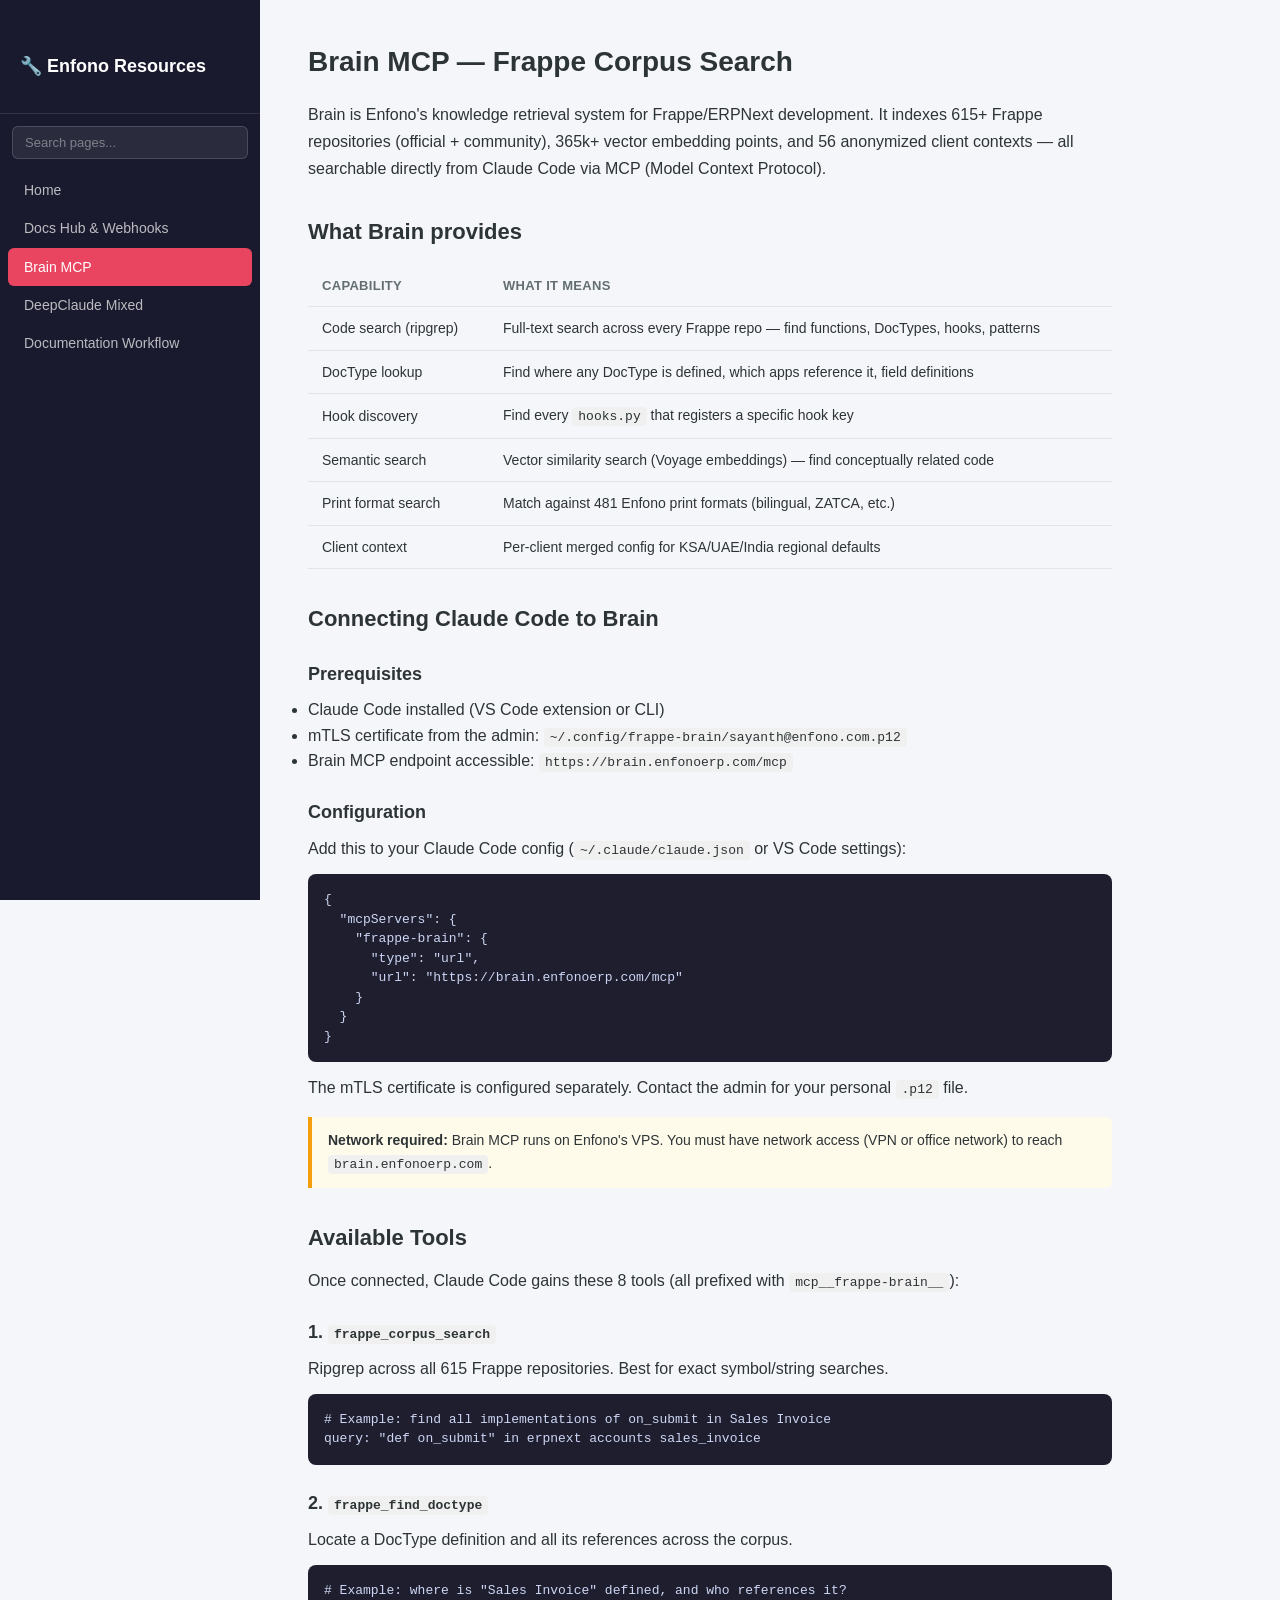
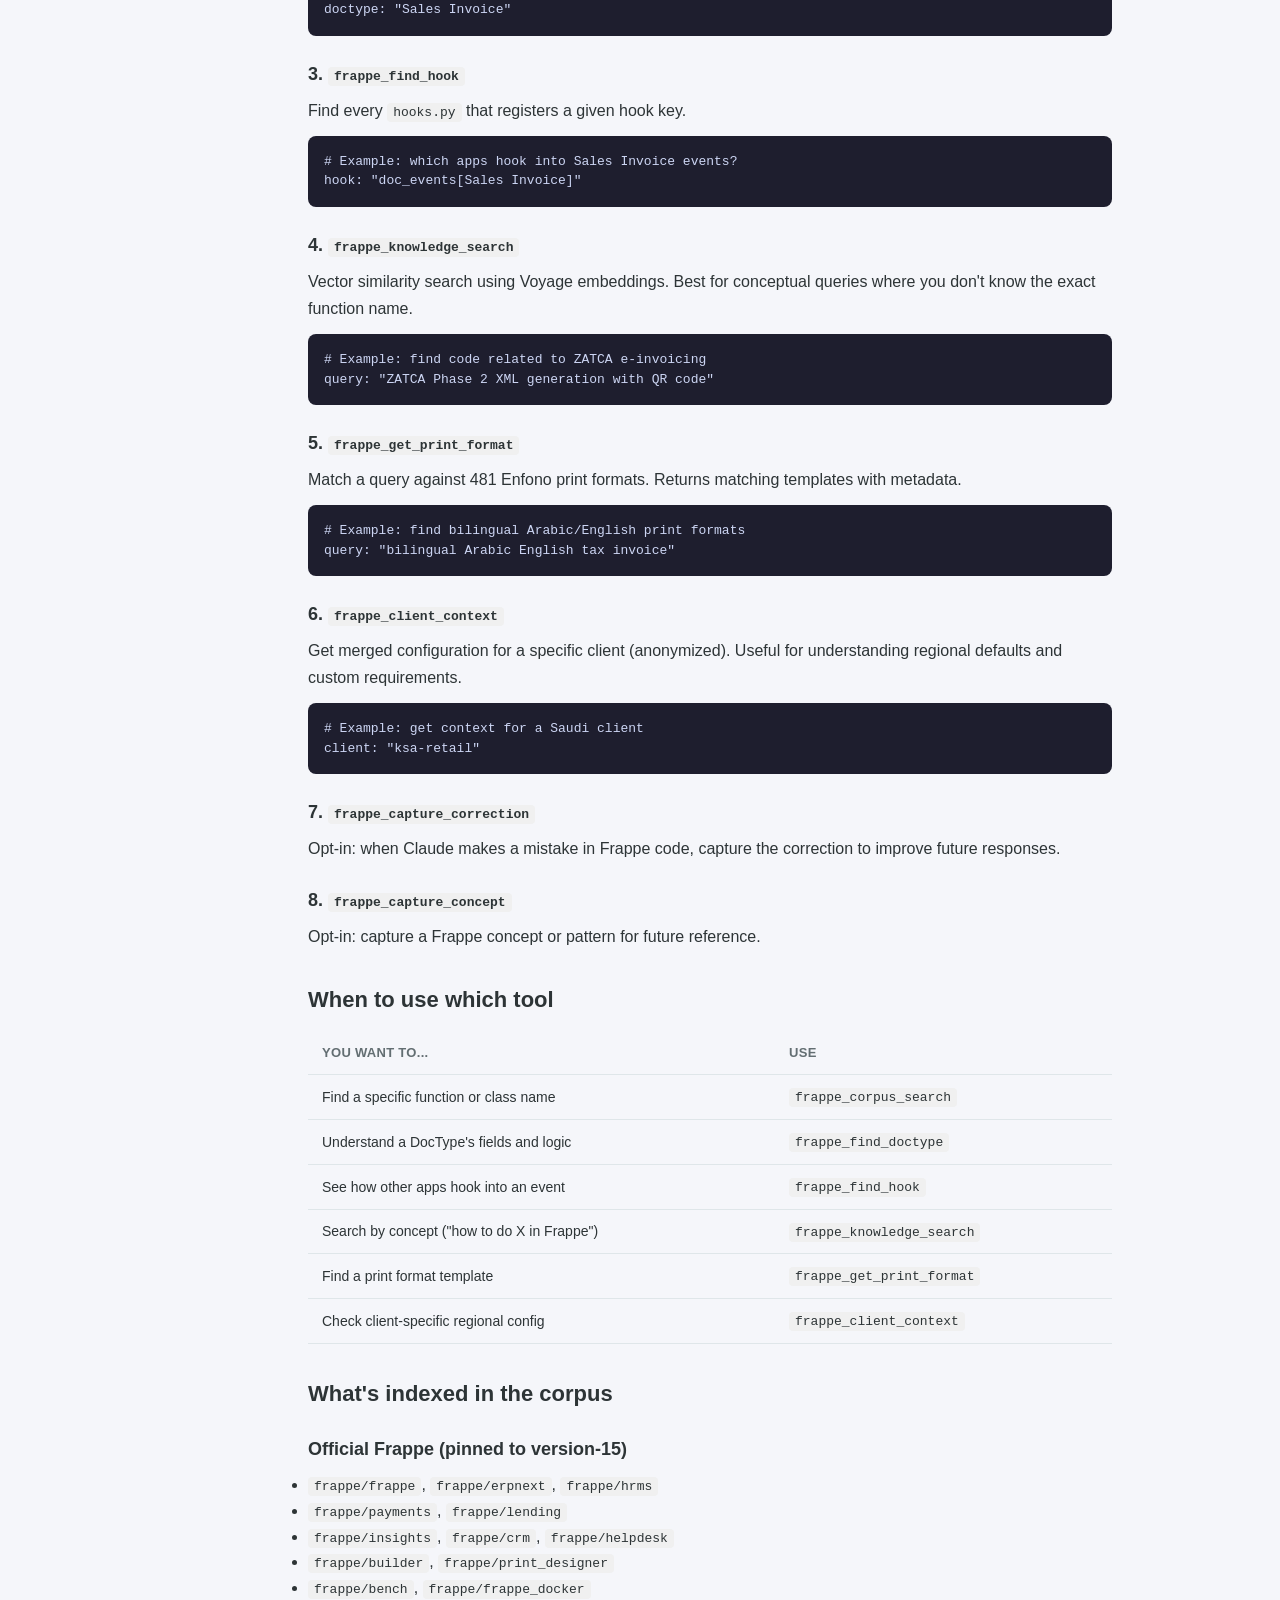
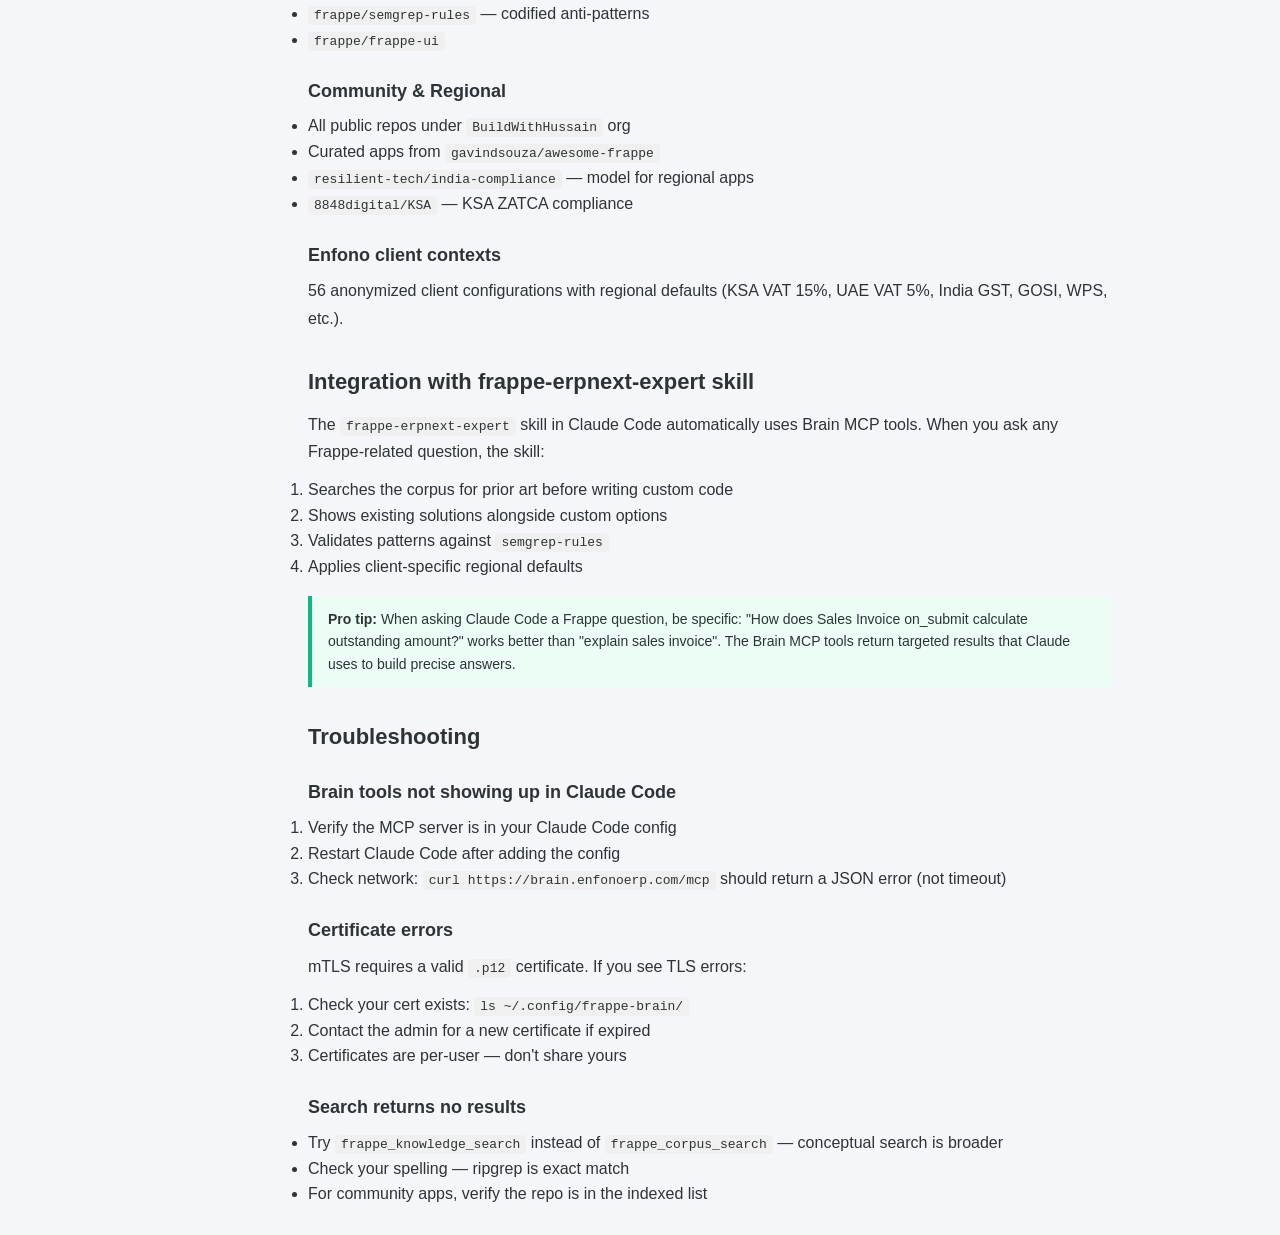
==== pages/brain-mcp.html @ 30807373 "Initial commit: Enfono internal resources documentation Covers Docs Hub webhooks, Brain MCP, DeepCla" ====
<!DOCTYPE html>
<html lang="en">
<head>
  <meta charset="UTF-8">
  <meta name="viewport" content="width=device-width, initial-scale=1.0">
  <title>Brain MCP — Enfono Resources</title>
  <link rel="stylesheet" href="../css/style.css">
</head>
<body>
  <div class="layout">
    <nav class="sidebar" id="sidebar">
      <div class="sidebar-brand">
        <h2>🔧 Enfono Resources</h2>
      </div>
      <div class="sidebar-search">
        <input type="text" id="nav-search" placeholder="Search pages...">
      </div>
      <ul class="nav-list" id="nav-list">
        <li><a href="/" class="nav-link">Home</a></li>
        <li><a href="docs-hub-webhooks.html" class="nav-link">Docs Hub &amp; Webhooks</a></li>
        <li><a href="brain-mcp.html" class="nav-link active">Brain MCP</a></li>
        <li><a href="deepclaude-mixed.html" class="nav-link">DeepClaude Mixed</a></li>
        <li><a href="documentation-workflow.html" class="nav-link">Documentation Workflow</a></li>
      </ul>
    </nav>

    <main class="content">
      <h1>Brain MCP — Frappe Corpus Search</h1>
      <p>
        Brain is Enfono's knowledge retrieval system for Frappe/ERPNext development. It indexes 615+ Frappe repositories
        (official + community), 365k+ vector embedding points, and 56 anonymized client contexts — all searchable
        directly from Claude Code via MCP (Model Context Protocol).
      </p>

      <h2>What Brain provides</h2>

      <table>
        <thead>
          <tr><th>Capability</th><th>What it means</th></tr>
        </thead>
        <tbody>
          <tr>
            <td>Code search (ripgrep)</td>
            <td>Full-text search across every Frappe repo — find functions, DocTypes, hooks, patterns</td>
          </tr>
          <tr>
            <td>DocType lookup</td>
            <td>Find where any DocType is defined, which apps reference it, field definitions</td>
          </tr>
          <tr>
            <td>Hook discovery</td>
            <td>Find every <code>hooks.py</code> that registers a specific hook key</td>
          </tr>
          <tr>
            <td>Semantic search</td>
            <td>Vector similarity search (Voyage embeddings) — find conceptually related code</td>
          </tr>
          <tr>
            <td>Print format search</td>
            <td>Match against 481 Enfono print formats (bilingual, ZATCA, etc.)</td>
          </tr>
          <tr>
            <td>Client context</td>
            <td>Per-client merged config for KSA/UAE/India regional defaults</td>
          </tr>
        </tbody>
      </table>

      <h2>Connecting Claude Code to Brain</h2>

      <h3>Prerequisites</h3>
      <ul>
        <li>Claude Code installed (VS Code extension or CLI)</li>
        <li>mTLS certificate from the admin: <code>~/.config/frappe-brain/sayanth@enfono.com.p12</code></li>
        <li>Brain MCP endpoint accessible: <code>https://brain.enfonoerp.com/mcp</code></li>
      </ul>

      <h3>Configuration</h3>
      <p>Add this to your Claude Code config (<code>~/.claude/claude.json</code> or VS Code settings):</p>

      <pre><code>{
  "mcpServers": {
    "frappe-brain": {
      "type": "url",
      "url": "https://brain.enfonoerp.com/mcp"
    }
  }
}</code></pre>

      <p>The mTLS certificate is configured separately. Contact the admin for your personal <code>.p12</code> file.</p>

      <div class="callout callout-warning">
        <strong>Network required:</strong> Brain MCP runs on Enfono's VPS. You must have network access (VPN or office network) to reach <code>brain.enfonoerp.com</code>.
      </div>

      <h2>Available Tools</h2>

      <p>Once connected, Claude Code gains these 8 tools (all prefixed with <code>mcp__frappe-brain__</code>):</p>

      <h3>1. <code>frappe_corpus_search</code></h3>
      <p>Ripgrep across all 615 Frappe repositories. Best for exact symbol/string searches.</p>
      <pre><code># Example: find all implementations of on_submit in Sales Invoice
query: "def on_submit" in erpnext accounts sales_invoice</code></pre>

      <h3>2. <code>frappe_find_doctype</code></h3>
      <p>Locate a DocType definition and all its references across the corpus.</p>
      <pre><code># Example: where is "Sales Invoice" defined, and who references it?
doctype: "Sales Invoice"</code></pre>

      <h3>3. <code>frappe_find_hook</code></h3>
      <p>Find every <code>hooks.py</code> that registers a given hook key.</p>
      <pre><code># Example: which apps hook into Sales Invoice events?
hook: "doc_events[Sales Invoice]"</code></pre>

      <h3>4. <code>frappe_knowledge_search</code></h3>
      <p>Vector similarity search using Voyage embeddings. Best for conceptual queries where you don't know the exact function name.</p>
      <pre><code># Example: find code related to ZATCA e-invoicing
query: "ZATCA Phase 2 XML generation with QR code"</code></pre>

      <h3>5. <code>frappe_get_print_format</code></h3>
      <p>Match a query against 481 Enfono print formats. Returns matching templates with metadata.</p>
      <pre><code># Example: find bilingual Arabic/English print formats
query: "bilingual Arabic English tax invoice"</code></pre>

      <h3>6. <code>frappe_client_context</code></h3>
      <p>Get merged configuration for a specific client (anonymized). Useful for understanding regional defaults and custom requirements.</p>
      <pre><code># Example: get context for a Saudi client
client: "ksa-retail"</code></pre>

      <h3>7. <code>frappe_capture_correction</code></h3>
      <p>Opt-in: when Claude makes a mistake in Frappe code, capture the correction to improve future responses.</p>

      <h3>8. <code>frappe_capture_concept</code></h3>
      <p>Opt-in: capture a Frappe concept or pattern for future reference.</p>

      <h2>When to use which tool</h2>

      <table>
        <thead>
          <tr><th>You want to...</th><th>Use</th></tr>
        </thead>
        <tbody>
          <tr><td>Find a specific function or class name</td><td><code>frappe_corpus_search</code></td></tr>
          <tr><td>Understand a DocType's fields and logic</td><td><code>frappe_find_doctype</code></td></tr>
          <tr><td>See how other apps hook into an event</td><td><code>frappe_find_hook</code></td></tr>
          <tr><td>Search by concept ("how to do X in Frappe")</td><td><code>frappe_knowledge_search</code></td></tr>
          <tr><td>Find a print format template</td><td><code>frappe_get_print_format</code></td></tr>
          <tr><td>Check client-specific regional config</td><td><code>frappe_client_context</code></td></tr>
        </tbody>
      </table>

      <h2>What's indexed in the corpus</h2>

      <h3>Official Frappe (pinned to version-15)</h3>
      <ul>
        <li><code>frappe/frappe</code>, <code>frappe/erpnext</code>, <code>frappe/hrms</code></li>
        <li><code>frappe/payments</code>, <code>frappe/lending</code></li>
        <li><code>frappe/insights</code>, <code>frappe/crm</code>, <code>frappe/helpdesk</code></li>
        <li><code>frappe/builder</code>, <code>frappe/print_designer</code></li>
        <li><code>frappe/bench</code>, <code>frappe/frappe_docker</code></li>
        <li><code>frappe/semgrep-rules</code> — codified anti-patterns</li>
        <li><code>frappe/frappe-ui</code></li>
      </ul>

      <h3>Community &amp; Regional</h3>
      <ul>
        <li>All public repos under <code>BuildWithHussain</code> org</li>
        <li>Curated apps from <code>gavindsouza/awesome-frappe</code></li>
        <li><code>resilient-tech/india-compliance</code> — model for regional apps</li>
        <li><code>8848digital/KSA</code> — KSA ZATCA compliance</li>
      </ul>

      <h3>Enfono client contexts</h3>
      <p>56 anonymized client configurations with regional defaults (KSA VAT 15%, UAE VAT 5%, India GST, GOSI, WPS, etc.).</p>

      <h2>Integration with frappe-erpnext-expert skill</h2>

      <p>The <code>frappe-erpnext-expert</code> skill in Claude Code automatically uses Brain MCP tools. When you ask any Frappe-related question, the skill:</p>
      <ol>
        <li>Searches the corpus for prior art before writing custom code</li>
        <li>Shows existing solutions alongside custom options</li>
        <li>Validates patterns against <code>semgrep-rules</code></li>
        <li>Applies client-specific regional defaults</li>
      </ol>

      <div class="callout callout-tip">
        <strong>Pro tip:</strong> When asking Claude Code a Frappe question, be specific: "How does Sales Invoice on_submit calculate outstanding amount?" works better than "explain sales invoice". The Brain MCP tools return targeted results that Claude uses to build precise answers.
      </div>

      <h2>Troubleshooting</h2>

      <h3>Brain tools not showing up in Claude Code</h3>
      <ol>
        <li>Verify the MCP server is in your Claude Code config</li>
        <li>Restart Claude Code after adding the config</li>
        <li>Check network: <code>curl https://brain.enfonoerp.com/mcp</code> should return a JSON error (not timeout)</li>
      </ol>

      <h3>Certificate errors</h3>
      <p>mTLS requires a valid <code>.p12</code> certificate. If you see TLS errors:</p>
      <ol>
        <li>Check your cert exists: <code>ls ~/.config/frappe-brain/</code></li>
        <li>Contact the admin for a new certificate if expired</li>
        <li>Certificates are per-user — don't share yours</li>
      </ol>

      <h3>Search returns no results</h3>
      <ul>
        <li>Try <code>frappe_knowledge_search</code> instead of <code>frappe_corpus_search</code> — conceptual search is broader</li>
        <li>Check your spelling — ripgrep is exact match</li>
        <li>For community apps, verify the repo is in the indexed list</li>
      </ul>
    </main>
  </div>

  <script src="../js/nav.js"></script>
</body>
</html>
---- css/style.css ----
:root {
  --sidebar-bg: #1a1a2e;
  --sidebar-hover: #16213e;
  --sidebar-active: #0f3460;
  --accent: #e94560;
  --accent-light: #ff6b81;
  --bg: #f5f6fa;
  --card-bg: #ffffff;
  --text: #2d3436;
  --text-light: #636e72;
  --border: #dfe6e9;
  --code-bg: #f0f0f0;
  --pre-bg: #1e1e2e;
  --pre-text: #cdd6f4;
}

* { margin: 0; padding: 0; box-sizing: border-box; }

body {
  font-family: -apple-system, BlinkMacSystemFont, 'Segoe UI', Roboto, sans-serif;
  background: var(--bg);
  color: var(--text);
  line-height: 1.6;
}

.layout { display: flex; min-height: 100vh; }

/* ── Sidebar ─────────────────────────────────────────────────────────────── */

.sidebar {
  width: 260px;
  background: var(--sidebar-bg);
  color: #fff;
  padding: 20px 0;
  position: fixed;
  top: 0;
  left: 0;
  bottom: 0;
  overflow-y: auto;
  z-index: 10;
}

.sidebar-brand {
  padding: 0 20px 20px;
  border-bottom: 1px solid rgba(255,255,255,0.1);
  margin-bottom: 12px;
}

.sidebar-brand h2 { font-size: 18px; color: #fff; }

.sidebar-search {
  padding: 0 12px 12px;
}

.sidebar-search input {
  width: 100%;
  padding: 8px 12px;
  border: 1px solid rgba(255,255,255,0.15);
  border-radius: 6px;
  background: rgba(255,255,255,0.08);
  color: #fff;
  font-size: 13px;
  outline: none;
  transition: border-color 0.2s;
}

.sidebar-search input::placeholder { color: rgba(255,255,255,0.4); }
.sidebar-search input:focus { border-color: var(--accent); }

.nav-list { list-style: none; padding: 0 8px; }

.nav-link {
  display: block;
  padding: 8px 16px;
  color: rgba(255,255,255,0.7);
  text-decoration: none;
  border-radius: 6px;
  font-size: 14px;
  transition: all 0.15s;
}

.nav-link:hover { background: var(--sidebar-hover); color: #fff; }
.nav-link.active { background: var(--accent); color: #fff; }

/* ── Content ─────────────────────────────────────────────────────────────── */

.content {
  margin-left: 260px;
  padding: 40px 48px;
  max-width: 900px;
  width: 100%;
}

h1 { font-size: 28px; margin-bottom: 16px; color: var(--text); }
h2 { font-size: 22px; margin: 32px 0 12px; color: var(--text); }
h3 { font-size: 18px; margin: 24px 0 8px; color: var(--text); }
h4 { font-size: 15px; margin: 20px 0 6px; color: var(--text); }

p { line-height: 1.7; margin-bottom: 12px; color: var(--text); }

a { color: var(--accent); text-decoration: none; }
a:hover { text-decoration: underline; }

code {
  background: var(--code-bg);
  padding: 2px 6px;
  border-radius: 4px;
  font-size: 13px;
  font-family: 'SF Mono', 'Fira Code', 'Fira Mono', monospace;
}

pre {
  background: var(--pre-bg);
  color: var(--pre-text);
  padding: 16px;
  border-radius: 8px;
  overflow-x: auto;
  margin: 12px 0;
  font-size: 13px;
  line-height: 1.5;
}

pre code {
  background: none;
  padding: 0;
  color: inherit;
  font-size: inherit;
}

/* ── Callouts ────────────────────────────────────────────────────────────── */

.callout {
  border-left: 4px solid var(--accent);
  background: #fef2f4;
  padding: 12px 16px;
  border-radius: 0 6px 6px 0;
  margin: 16px 0;
  font-size: 14px;
}

.callout-warning {
  border-left-color: #f59e0b;
  background: #fffbeb;
}

.callout-info {
  border-left-color: #3b82f6;
  background: #eff6ff;
}

.callout-tip {
  border-left-color: #10b981;
  background: #ecfdf5;
}

/* ── Tables ──────────────────────────────────────────────────────────────── */

table {
  width: 100%;
  border-collapse: collapse;
  margin: 16px 0;
  font-size: 14px;
}

th, td {
  text-align: left;
  padding: 10px 14px;
  border-bottom: 1px solid var(--border);
}

th {
  font-weight: 600;
  font-size: 13px;
  color: var(--text-light);
  text-transform: uppercase;
  letter-spacing: 0.3px;
  background: var(--bg);
}

tr:hover td { background: rgba(0,0,0,0.01); }

/* ── Steps ───────────────────────────────────────────────────────────────── */

.steps { counter-reset: step; list-style: none; padding: 0; margin: 16px 0; }

.steps li {
  counter-increment: step;
  position: relative;
  padding-left: 40px;
  margin-bottom: 20px;
}

.steps li::before {
  content: counter(step);
  position: absolute;
  left: 0;
  top: 0;
  width: 26px;
  height: 26px;
  background: var(--accent);
  color: #fff;
  border-radius: 50%;
  text-align: center;
  line-height: 26px;
  font-size: 13px;
  font-weight: 600;
}

.steps li h3 { margin-top: 0; }

/* ── Mobile ──────────────────────────────────────────────────────────────── */

@media (max-width: 768px) {
  .sidebar { width: 100%; position: relative; height: auto; padding: 12px; }
  .layout { flex-direction: column; }
  .content { margin-left: 0; padding: 20px; }
}
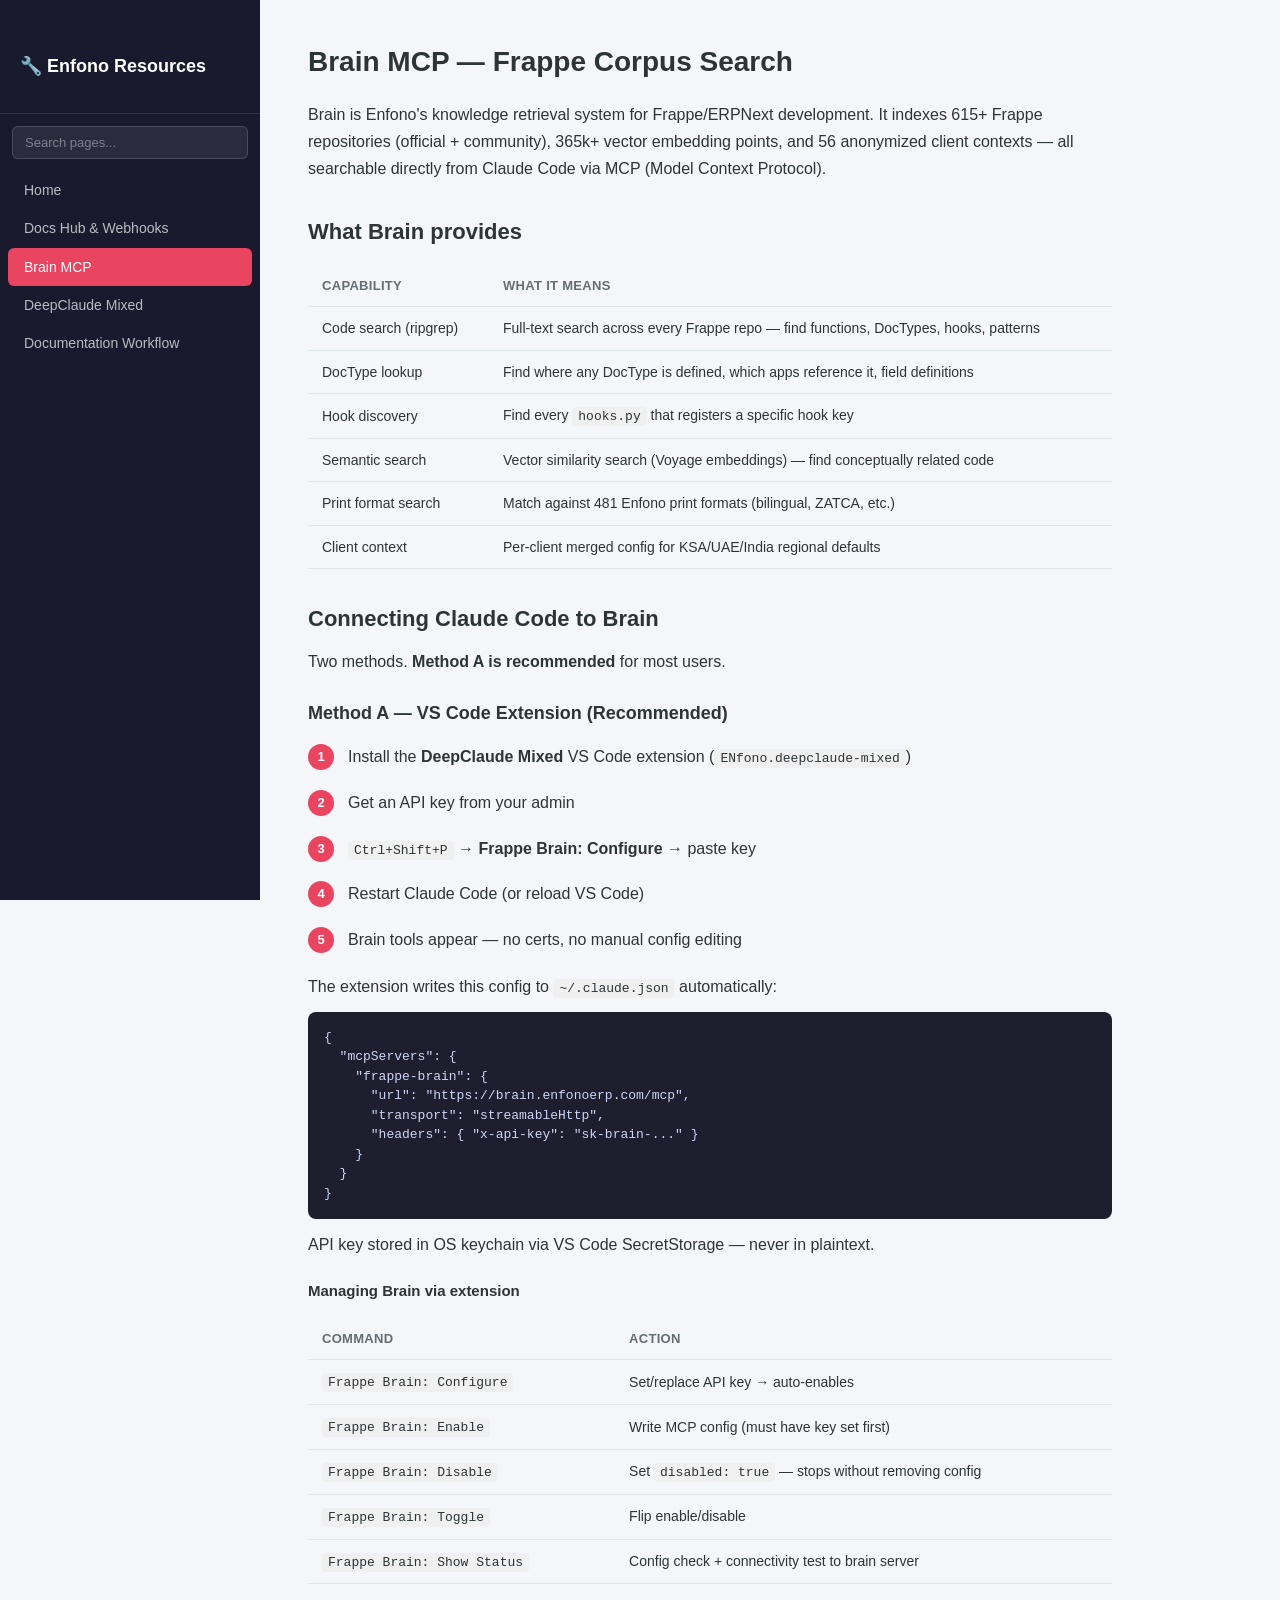
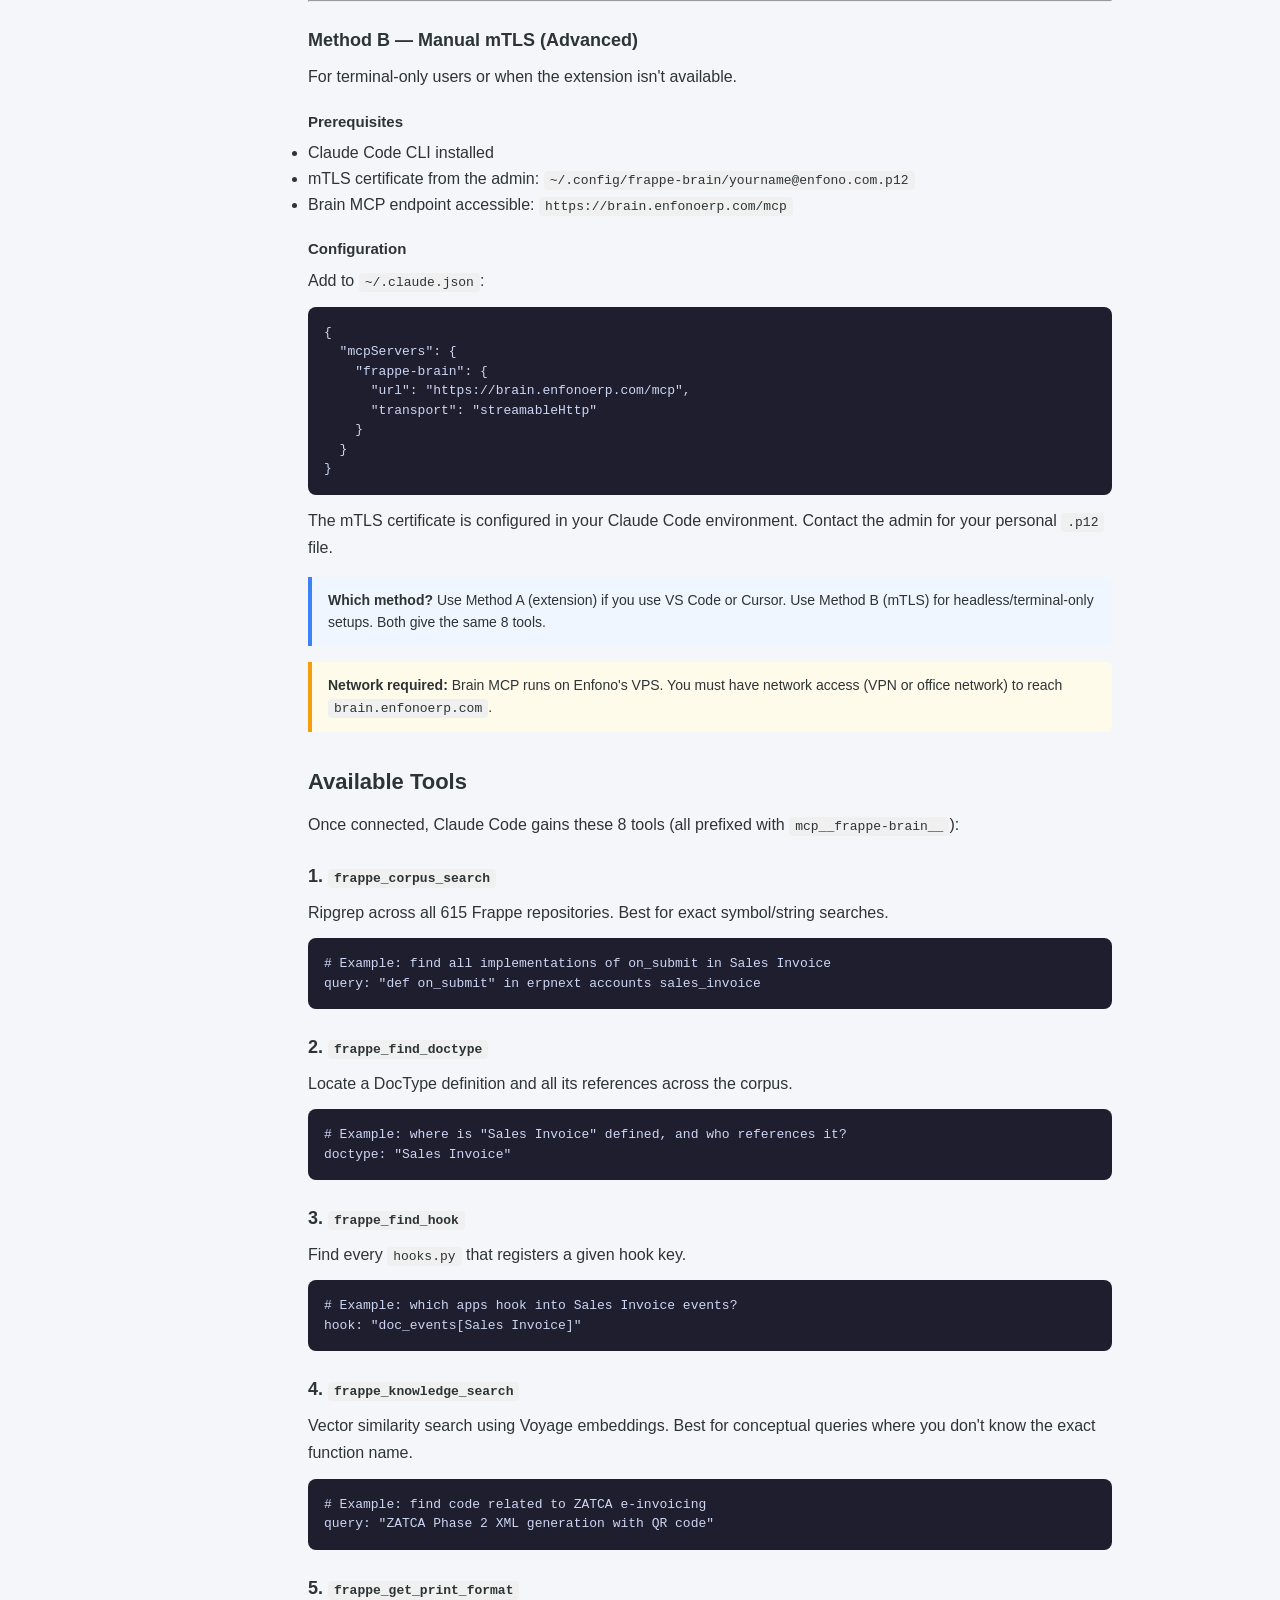
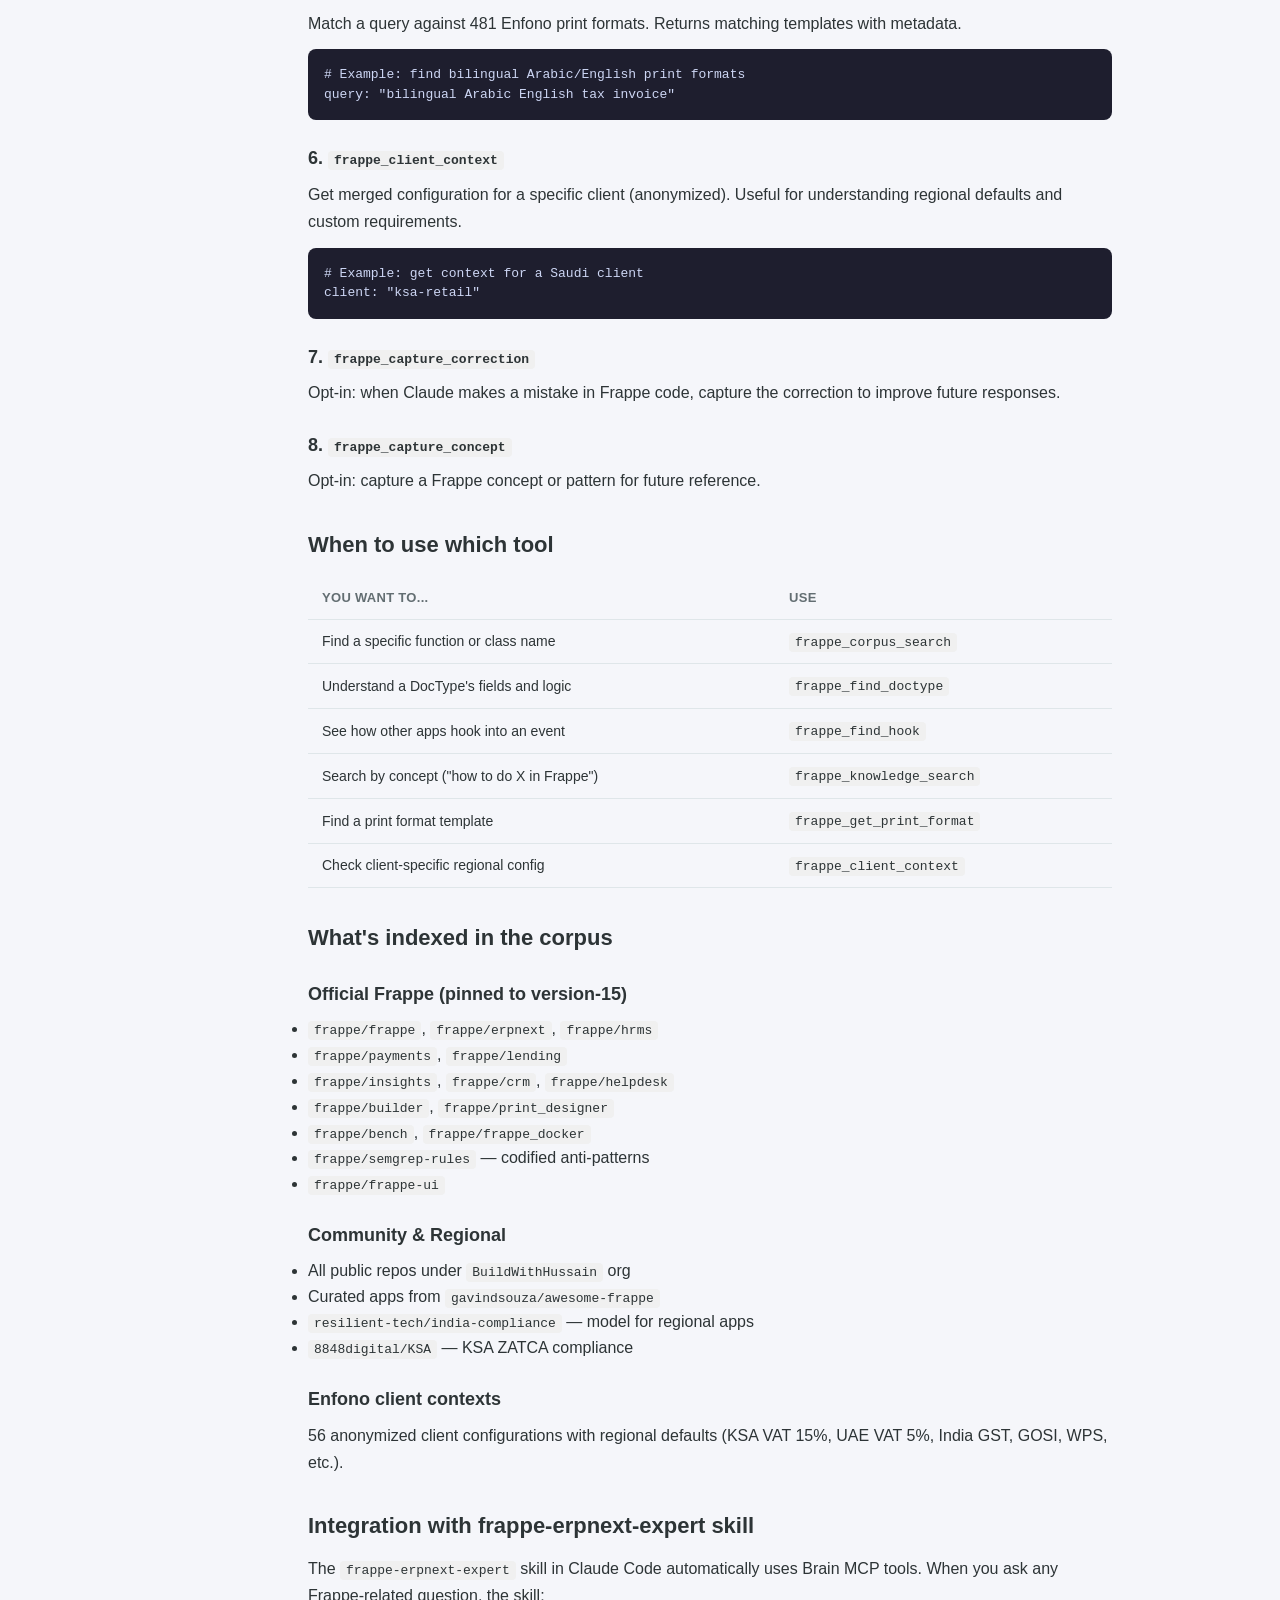
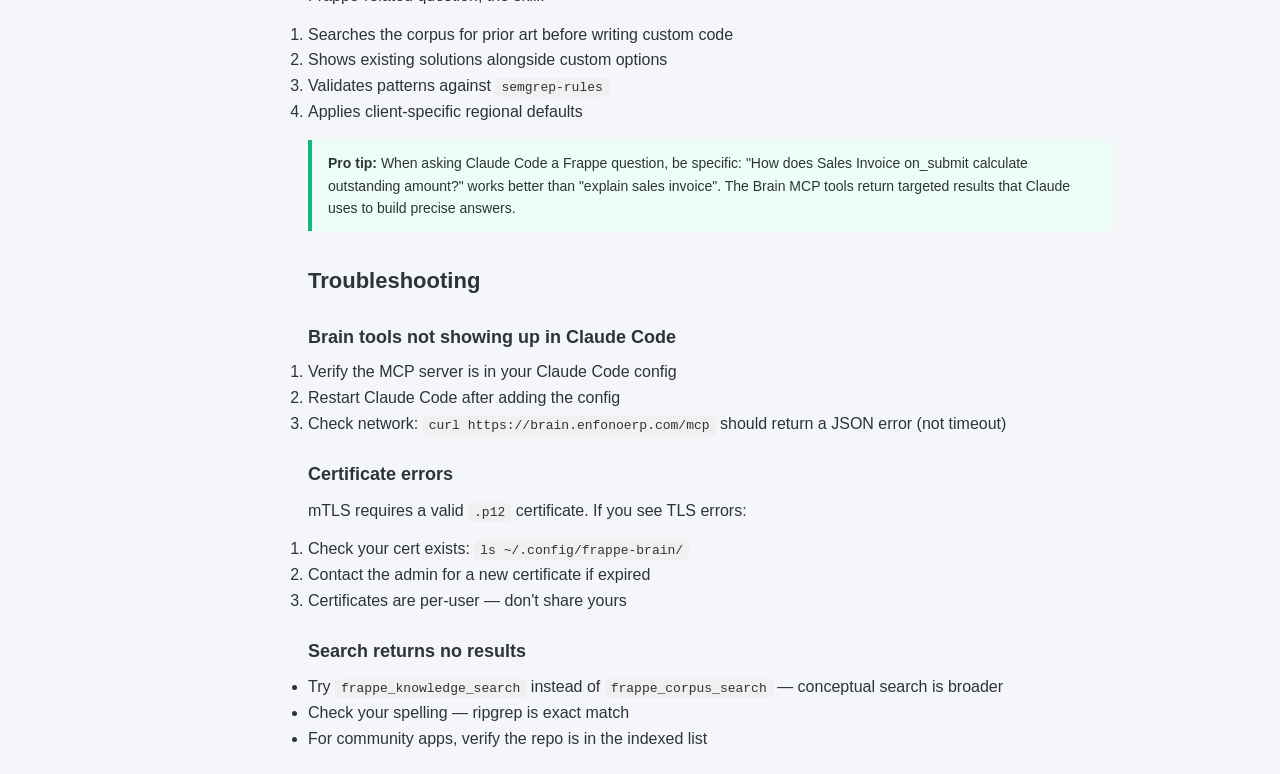
==== commit 605337ad: "docs: update brain-mcp with extension config method + cross-link - brain-mcp.html: Added Method A (V" ====
--- a/pages/brain-mcp.html
+++ b/pages/brain-mcp.html
@@ -68,26 +68,67 @@
 
       <h2>Connecting Claude Code to Brain</h2>
 
-      <h3>Prerequisites</h3>
-      <ul>
-        <li>Claude Code installed (VS Code extension or CLI)</li>
-        <li>mTLS certificate from the admin: <code>~/.config/frappe-brain/sayanth@enfono.com.p12</code></li>
-        <li>Brain MCP endpoint accessible: <code>https://brain.enfonoerp.com/mcp</code></li>
-      </ul>
-
-      <h3>Configuration</h3>
-      <p>Add this to your Claude Code config (<code>~/.claude/claude.json</code> or VS Code settings):</p>
-
+      <p>Two methods. <strong>Method A is recommended</strong> for most users.</p>
+
+      <h3>Method A — VS Code Extension (Recommended)</h3>
+      <ol class="steps">
+        <li>Install the <strong>DeepClaude Mixed</strong> VS Code extension (<code>ENfono.deepclaude-mixed</code>)</li>
+        <li>Get an API key from your admin</li>
+        <li><code>Ctrl+Shift+P</code> → <strong>Frappe Brain: Configure</strong> → paste key</li>
+        <li>Restart Claude Code (or reload VS Code)</li>
+        <li>Brain tools appear — no certs, no manual config editing</li>
+      </ol>
+      <p>The extension writes this config to <code>~/.claude.json</code> automatically:</p>
       <pre><code>{
   "mcpServers": {
     "frappe-brain": {
-      "type": "url",
-      "url": "https://brain.enfonoerp.com/mcp"
+      "url": "https://brain.enfonoerp.com/mcp",
+      "transport": "streamableHttp",
+      "headers": { "x-api-key": "sk-brain-..." }
     }
   }
 }</code></pre>
-
-      <p>The mTLS certificate is configured separately. Contact the admin for your personal <code>.p12</code> file.</p>
+      <p>API key stored in OS keychain via VS Code SecretStorage — never in plaintext.</p>
+
+      <h4>Managing Brain via extension</h4>
+      <table>
+        <thead><tr><th>Command</th><th>Action</th></tr></thead>
+        <tbody>
+          <tr><td><code>Frappe Brain: Configure</code></td><td>Set/replace API key → auto-enables</td></tr>
+          <tr><td><code>Frappe Brain: Enable</code></td><td>Write MCP config (must have key set first)</td></tr>
+          <tr><td><code>Frappe Brain: Disable</code></td><td>Set <code>disabled: true</code> — stops without removing config</td></tr>
+          <tr><td><code>Frappe Brain: Toggle</code></td><td>Flip enable/disable</td></tr>
+          <tr><td><code>Frappe Brain: Show Status</code></td><td>Config check + connectivity test to brain server</td></tr>
+        </tbody>
+      </table>
+
+      <hr>
+
+      <h3>Method B — Manual mTLS (Advanced)</h3>
+      <p>For terminal-only users or when the extension isn't available.</p>
+
+      <h4>Prerequisites</h4>
+      <ul>
+        <li>Claude Code CLI installed</li>
+        <li>mTLS certificate from the admin: <code>~/.config/frappe-brain/yourname@enfono.com.p12</code></li>
+        <li>Brain MCP endpoint accessible: <code>https://brain.enfonoerp.com/mcp</code></li>
+      </ul>
+
+      <h4>Configuration</h4>
+      <p>Add to <code>~/.claude.json</code>:</p>
+      <pre><code>{
+  "mcpServers": {
+    "frappe-brain": {
+      "url": "https://brain.enfonoerp.com/mcp",
+      "transport": "streamableHttp"
+    }
+  }
+}</code></pre>
+      <p>The mTLS certificate is configured in your Claude Code environment. Contact the admin for your personal <code>.p12</code> file.</p>
+
+      <div class="callout callout-info">
+        <strong>Which method?</strong> Use Method A (extension) if you use VS Code or Cursor. Use Method B (mTLS) for headless/terminal-only setups. Both give the same 8 tools.
+      </div>
 
       <div class="callout callout-warning">
         <strong>Network required:</strong> Brain MCP runs on Enfono's VPS. You must have network access (VPN or office network) to reach <code>brain.enfonoerp.com</code>.
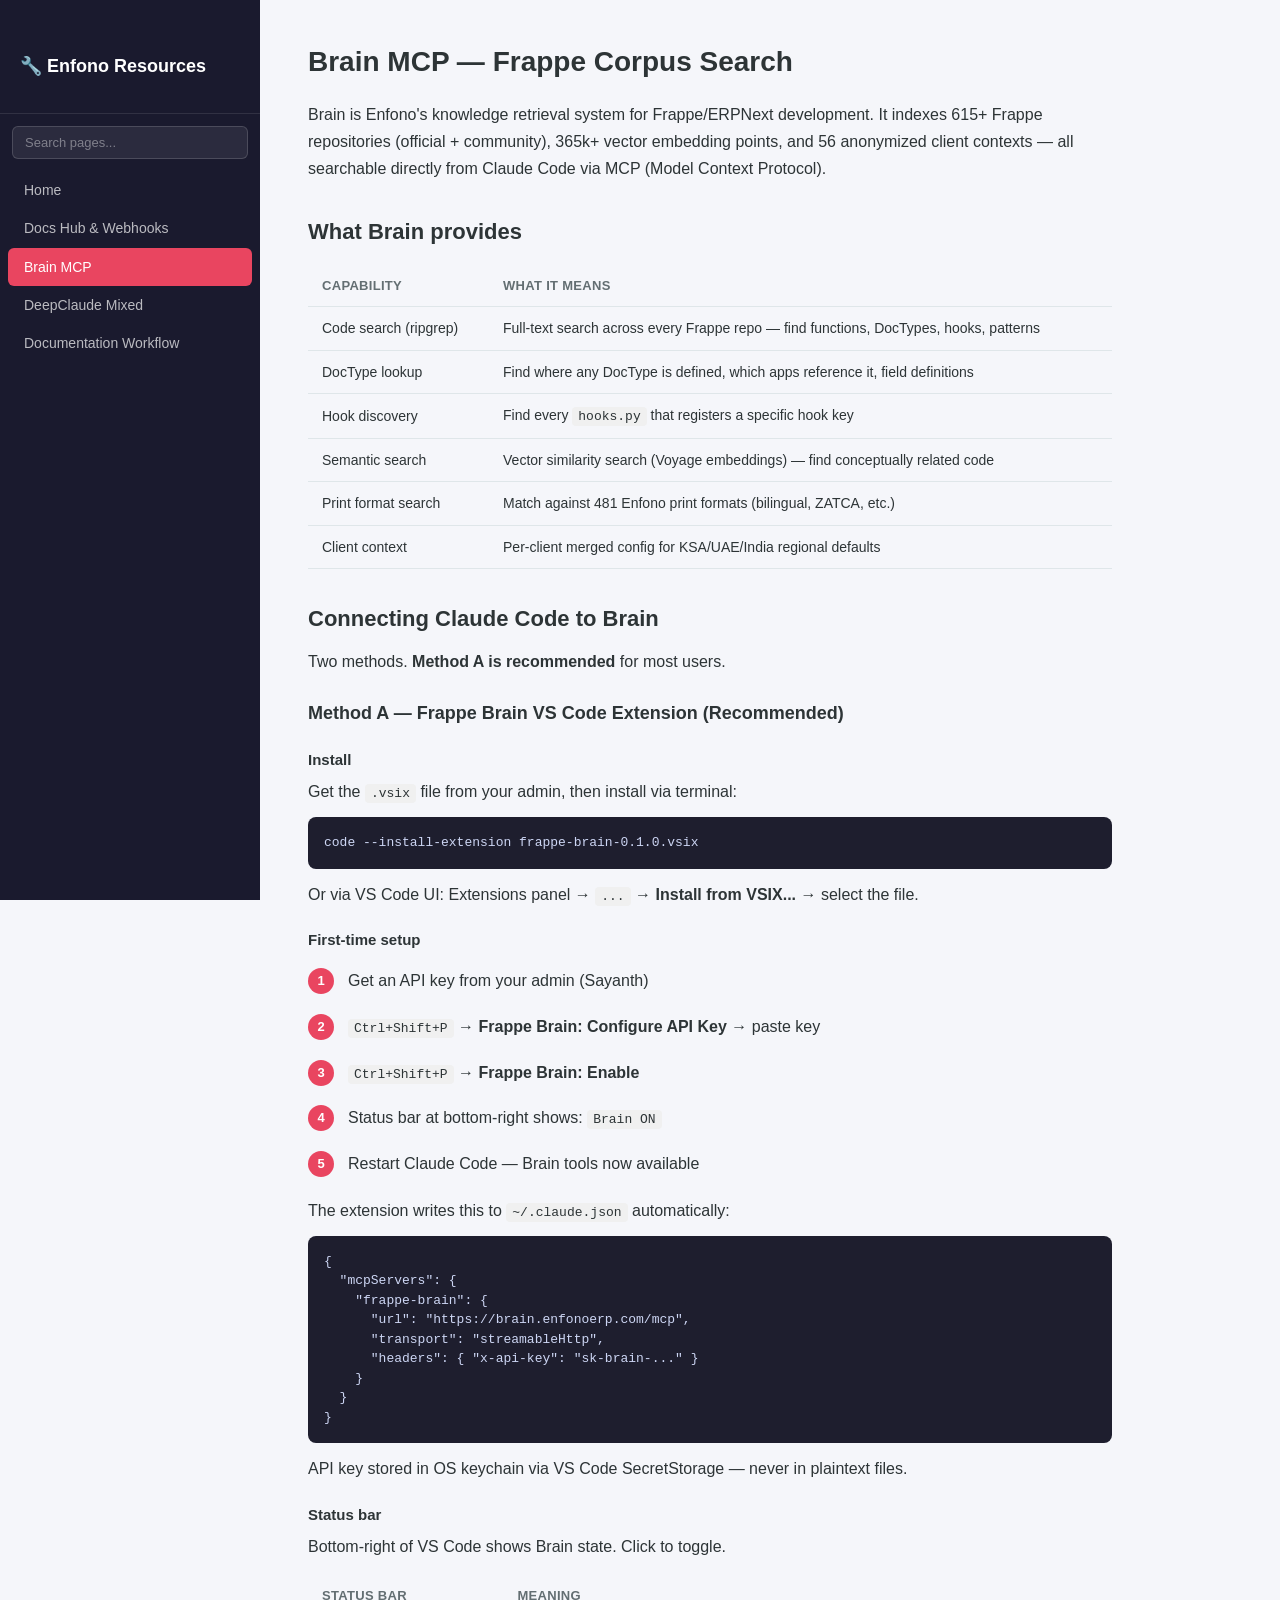
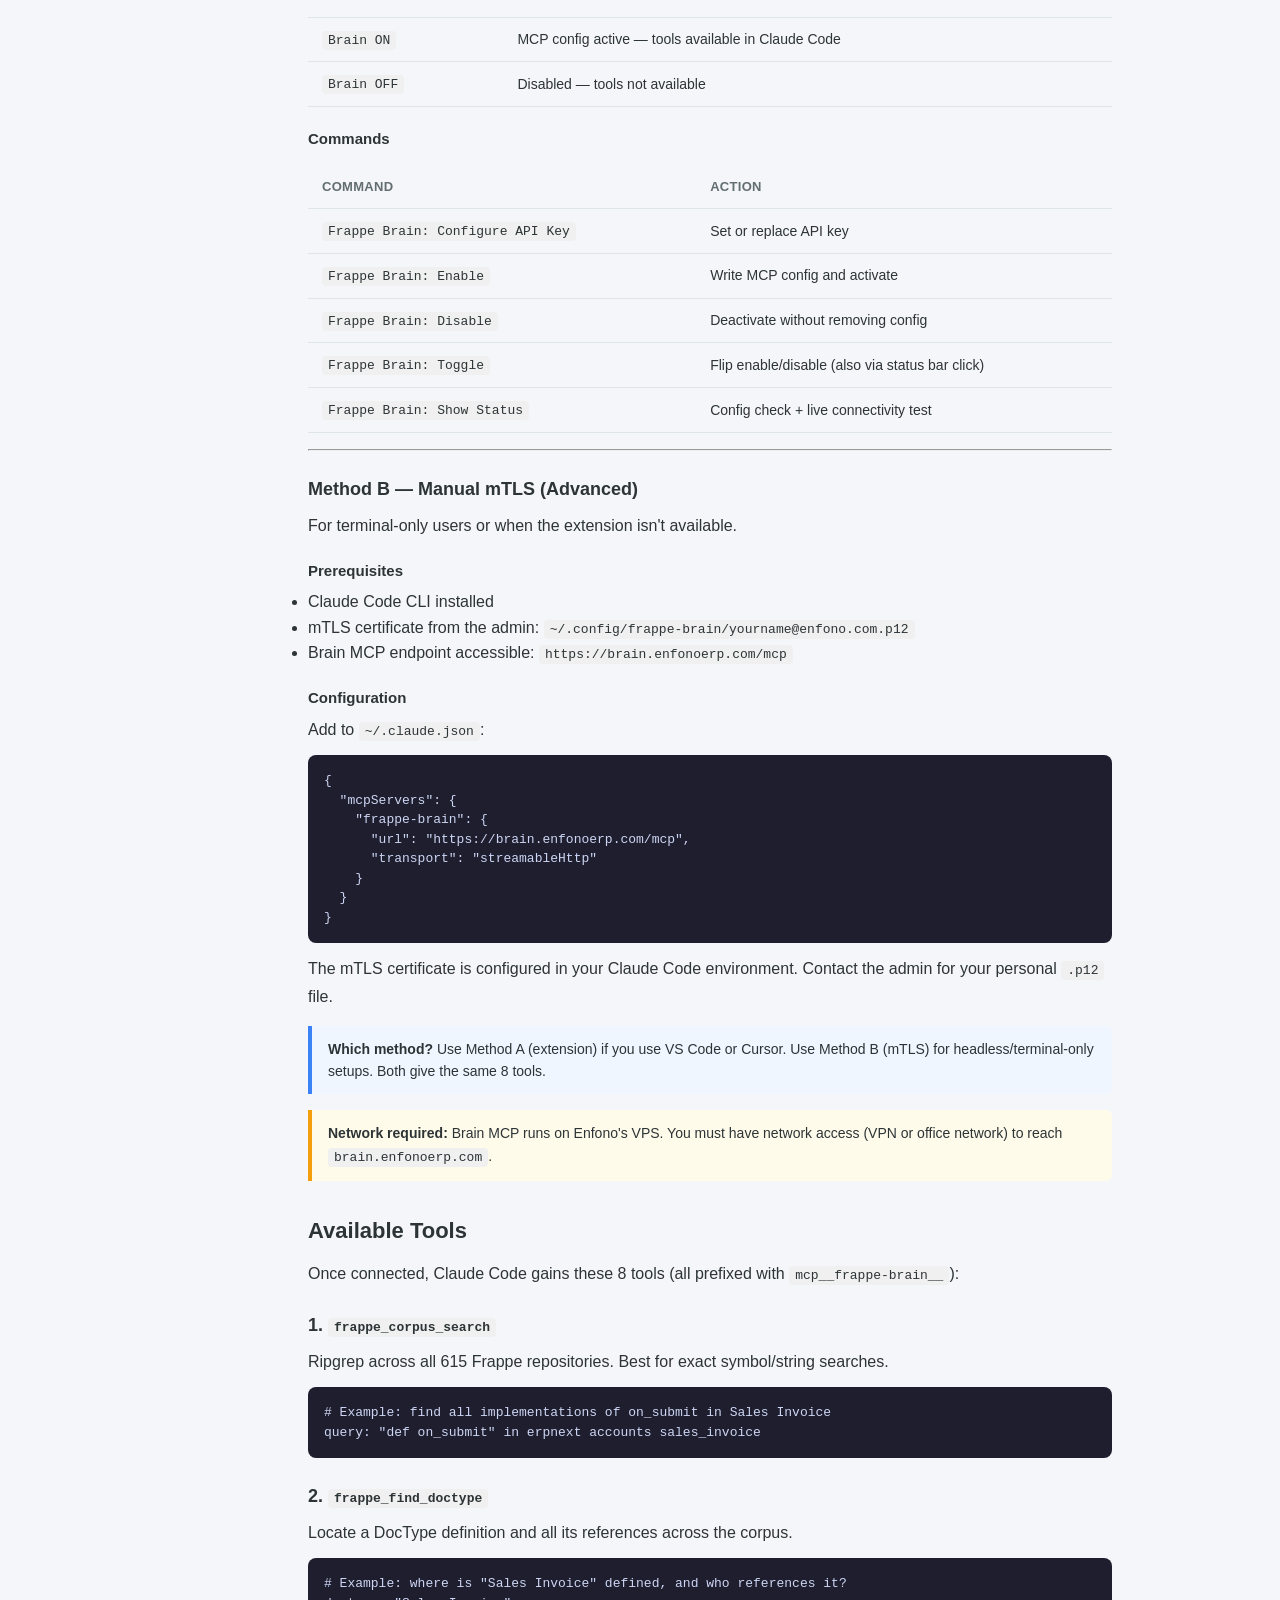
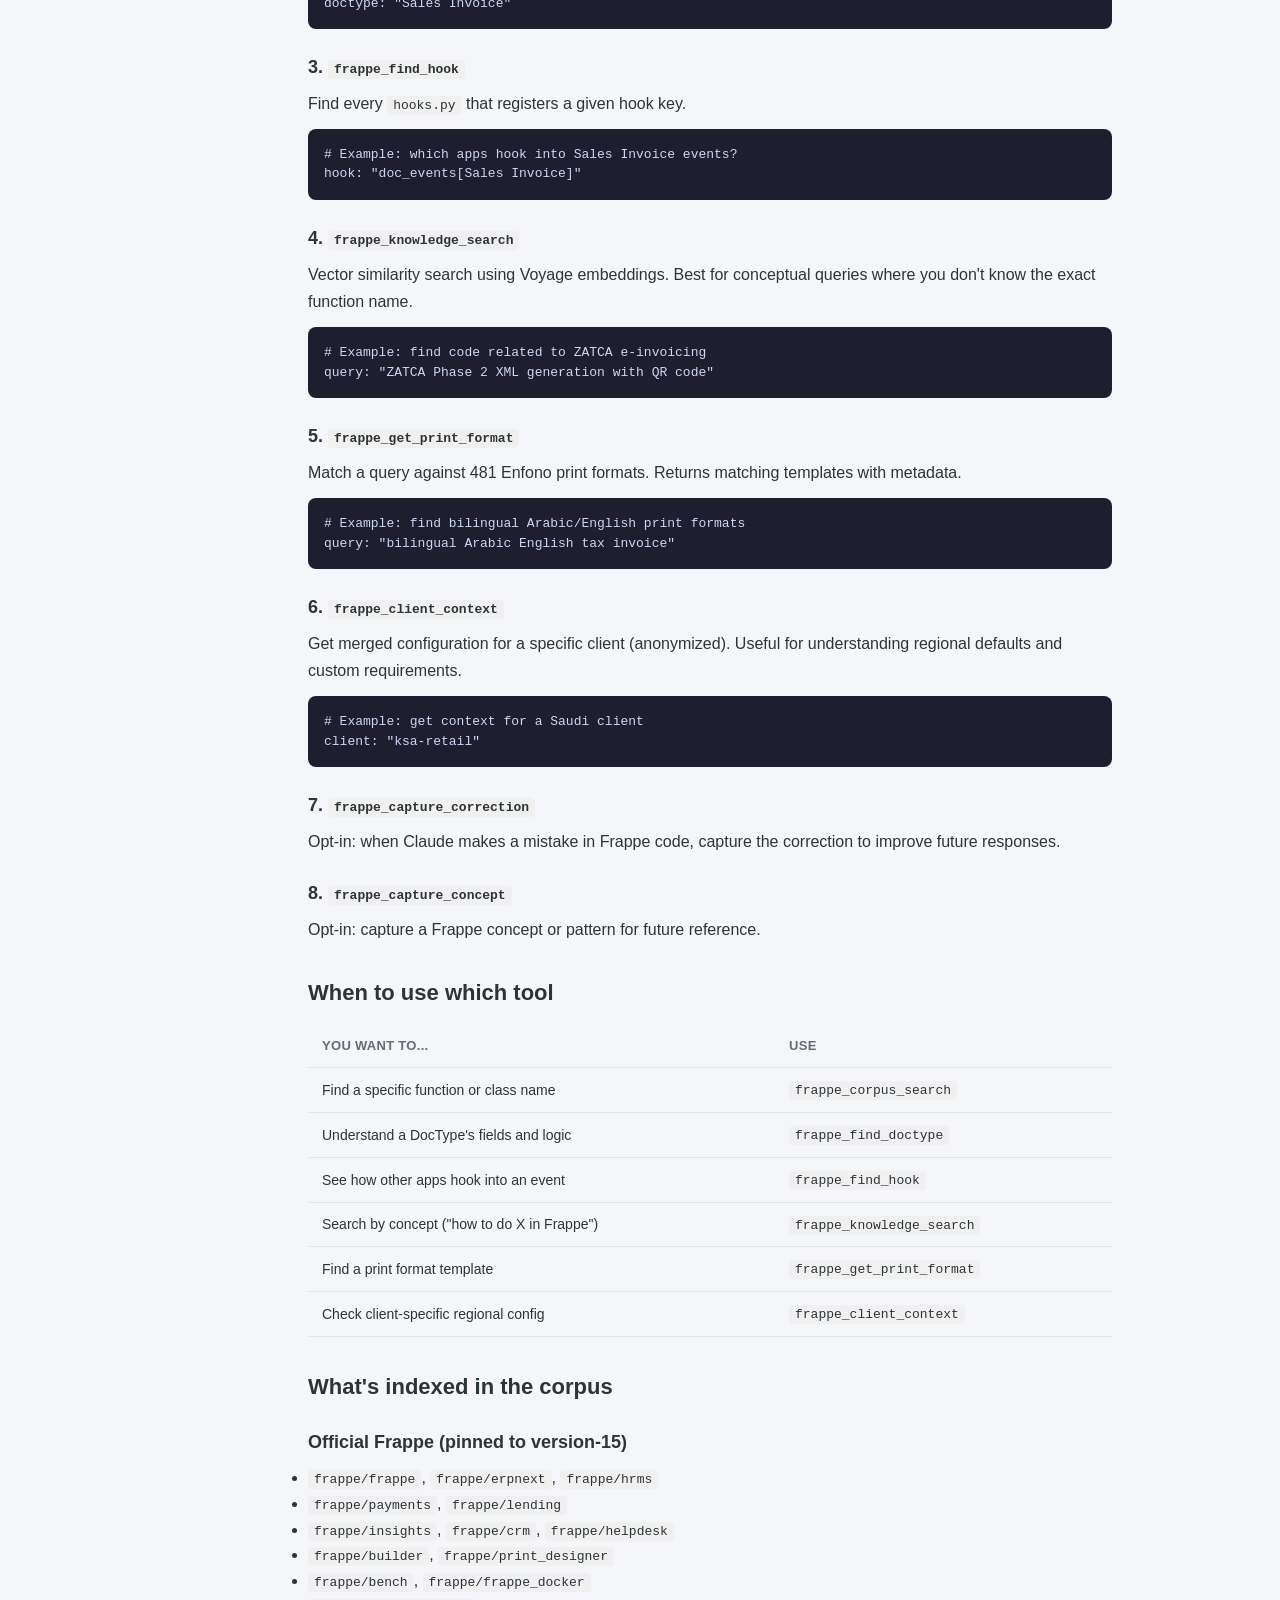
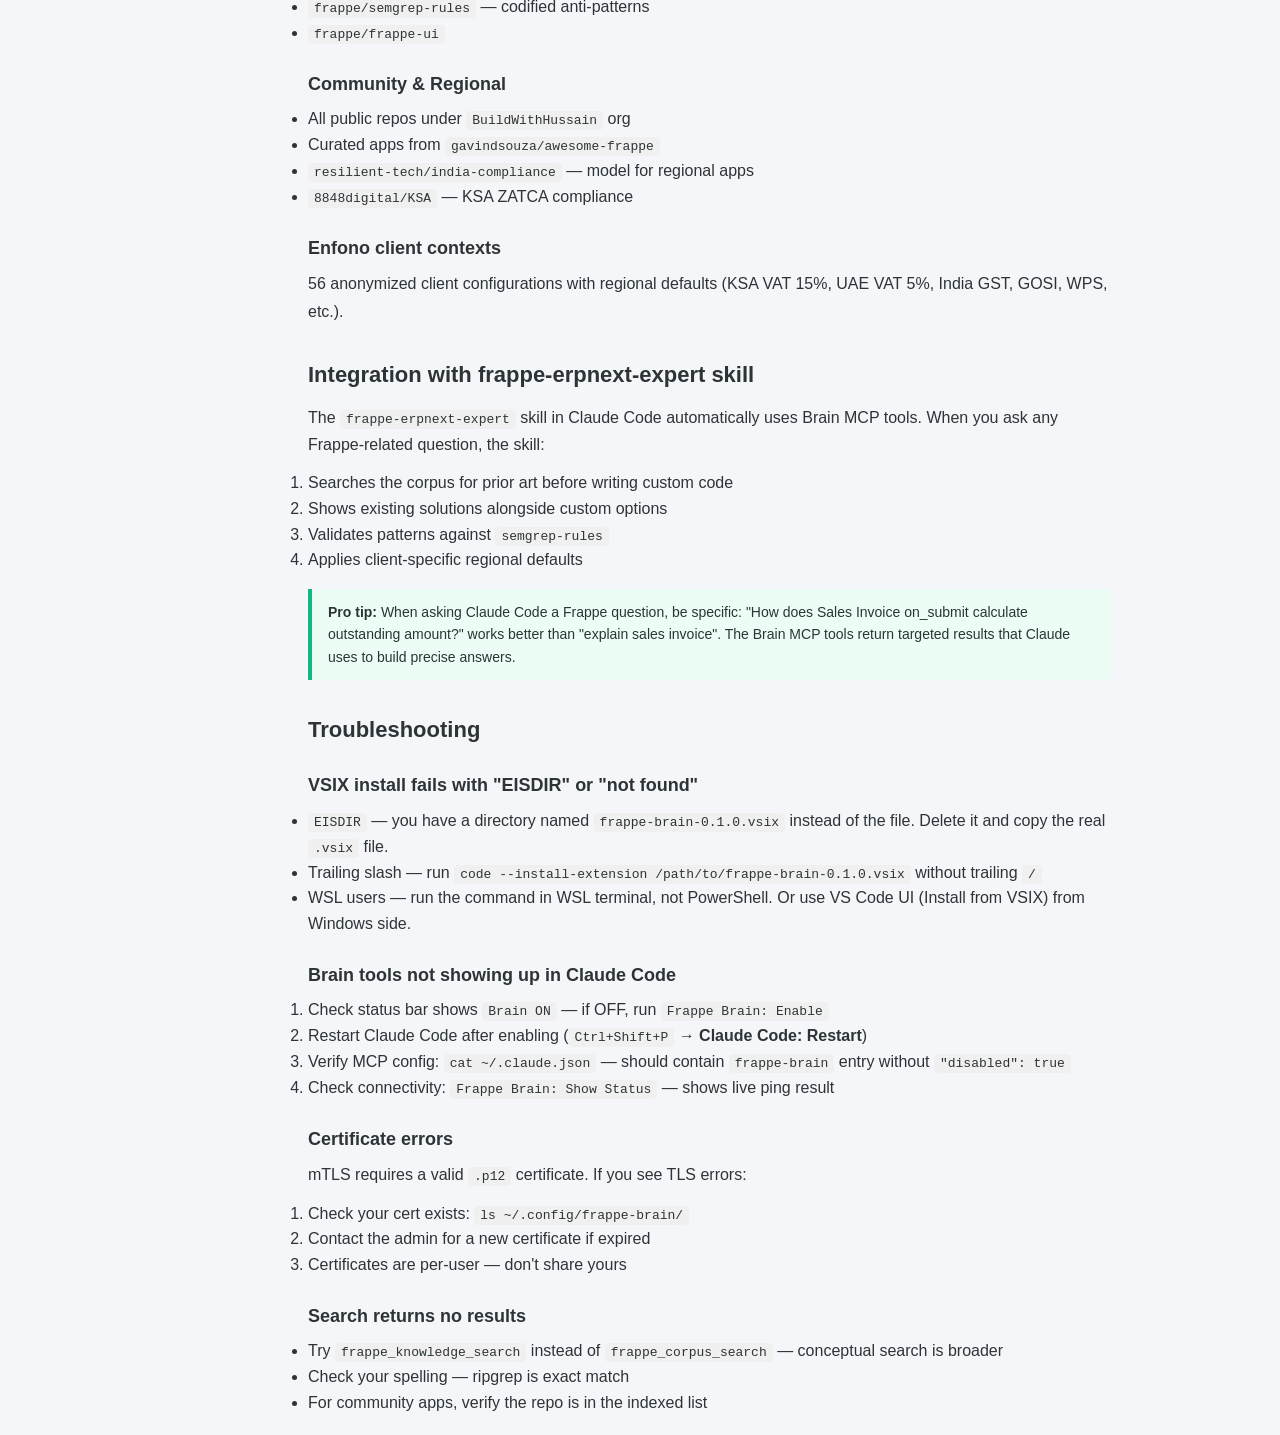
==== commit 656e031d: "docs: update Brain MCP page for standalone frappe-brain VS Code extension - Method A now references " ====
--- a/pages/brain-mcp.html
+++ b/pages/brain-mcp.html
@@ -70,15 +70,23 @@
 
       <p>Two methods. <strong>Method A is recommended</strong> for most users.</p>
 
-      <h3>Method A — VS Code Extension (Recommended)</h3>
+      <h3>Method A — Frappe Brain VS Code Extension (Recommended)</h3>
+
+      <h4>Install</h4>
+      <p>Get the <code>.vsix</code> file from your admin, then install via terminal:</p>
+      <pre><code>code --install-extension frappe-brain-0.1.0.vsix</code></pre>
+      <p>Or via VS Code UI: Extensions panel → <code>...</code> → <strong>Install from VSIX...</strong> → select the file.</p>
+
+      <h4>First-time setup</h4>
       <ol class="steps">
-        <li>Install the <strong>DeepClaude Mixed</strong> VS Code extension (<code>ENfono.deepclaude-mixed</code>)</li>
-        <li>Get an API key from your admin</li>
-        <li><code>Ctrl+Shift+P</code> → <strong>Frappe Brain: Configure</strong> → paste key</li>
-        <li>Restart Claude Code (or reload VS Code)</li>
-        <li>Brain tools appear — no certs, no manual config editing</li>
-      </ol>
-      <p>The extension writes this config to <code>~/.claude.json</code> automatically:</p>
+        <li>Get an API key from your admin (Sayanth)</li>
+        <li><code>Ctrl+Shift+P</code> → <strong>Frappe Brain: Configure API Key</strong> → paste key</li>
+        <li><code>Ctrl+Shift+P</code> → <strong>Frappe Brain: Enable</strong></li>
+        <li>Status bar at bottom-right shows: <code>Brain ON</code></li>
+        <li>Restart Claude Code — Brain tools now available</li>
+      </ol>
+
+      <p>The extension writes this to <code>~/.claude.json</code> automatically:</p>
       <pre><code>{
   "mcpServers": {
     "frappe-brain": {
@@ -88,17 +96,27 @@
     }
   }
 }</code></pre>
-      <p>API key stored in OS keychain via VS Code SecretStorage — never in plaintext.</p>
-
-      <h4>Managing Brain via extension</h4>
+      <p>API key stored in OS keychain via VS Code SecretStorage — never in plaintext files.</p>
+
+      <h4>Status bar</h4>
+      <p>Bottom-right of VS Code shows Brain state. Click to toggle.</p>
+      <table>
+        <thead><tr><th>Status bar</th><th>Meaning</th></tr></thead>
+        <tbody>
+          <tr><td><code>Brain ON</code></td><td>MCP config active — tools available in Claude Code</td></tr>
+          <tr><td><code>Brain OFF</code></td><td>Disabled — tools not available</td></tr>
+        </tbody>
+      </table>
+
+      <h4>Commands</h4>
       <table>
         <thead><tr><th>Command</th><th>Action</th></tr></thead>
         <tbody>
-          <tr><td><code>Frappe Brain: Configure</code></td><td>Set/replace API key → auto-enables</td></tr>
-          <tr><td><code>Frappe Brain: Enable</code></td><td>Write MCP config (must have key set first)</td></tr>
-          <tr><td><code>Frappe Brain: Disable</code></td><td>Set <code>disabled: true</code> — stops without removing config</td></tr>
-          <tr><td><code>Frappe Brain: Toggle</code></td><td>Flip enable/disable</td></tr>
-          <tr><td><code>Frappe Brain: Show Status</code></td><td>Config check + connectivity test to brain server</td></tr>
+          <tr><td><code>Frappe Brain: Configure API Key</code></td><td>Set or replace API key</td></tr>
+          <tr><td><code>Frappe Brain: Enable</code></td><td>Write MCP config and activate</td></tr>
+          <tr><td><code>Frappe Brain: Disable</code></td><td>Deactivate without removing config</td></tr>
+          <tr><td><code>Frappe Brain: Toggle</code></td><td>Flip enable/disable (also via status bar click)</td></tr>
+          <tr><td><code>Frappe Brain: Show Status</code></td><td>Config check + live connectivity test</td></tr>
         </tbody>
       </table>
 
@@ -230,11 +248,19 @@
 
       <h2>Troubleshooting</h2>
 
+      <h3>VSIX install fails with "EISDIR" or "not found"</h3>
+      <ul>
+        <li><code>EISDIR</code> — you have a directory named <code>frappe-brain-0.1.0.vsix</code> instead of the file. Delete it and copy the real <code>.vsix</code> file.</li>
+        <li>Trailing slash — run <code>code --install-extension /path/to/frappe-brain-0.1.0.vsix</code> without trailing <code>/</code></li>
+        <li>WSL users — run the command in WSL terminal, not PowerShell. Or use VS Code UI (Install from VSIX) from Windows side.</li>
+      </ul>
+
       <h3>Brain tools not showing up in Claude Code</h3>
       <ol>
-        <li>Verify the MCP server is in your Claude Code config</li>
-        <li>Restart Claude Code after adding the config</li>
-        <li>Check network: <code>curl https://brain.enfonoerp.com/mcp</code> should return a JSON error (not timeout)</li>
+        <li>Check status bar shows <code>Brain ON</code> — if OFF, run <code>Frappe Brain: Enable</code></li>
+        <li>Restart Claude Code after enabling (<code>Ctrl+Shift+P</code> → <strong>Claude Code: Restart</strong>)</li>
+        <li>Verify MCP config: <code>cat ~/.claude.json</code> — should contain <code>frappe-brain</code> entry without <code>"disabled": true</code></li>
+        <li>Check connectivity: <code>Frappe Brain: Show Status</code> — shows live ping result</li>
       </ol>
 
       <h3>Certificate errors</h3>
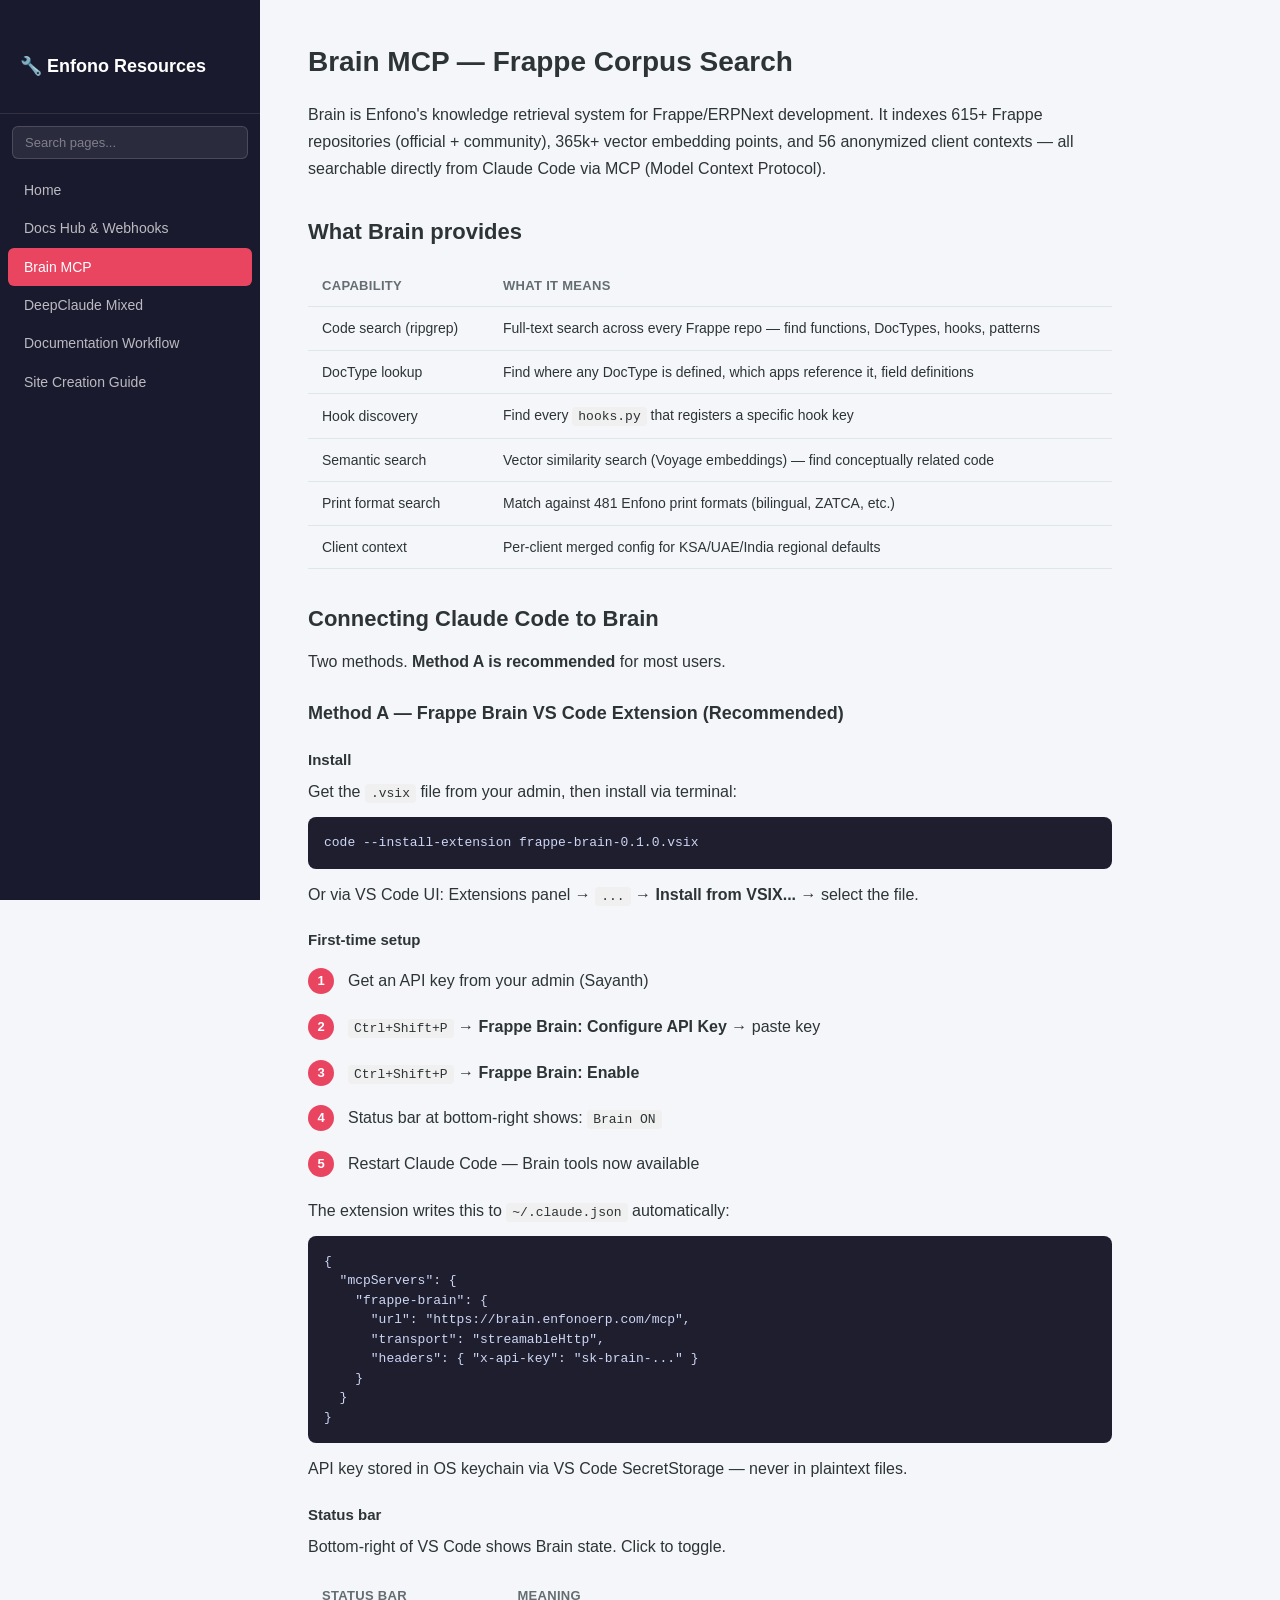
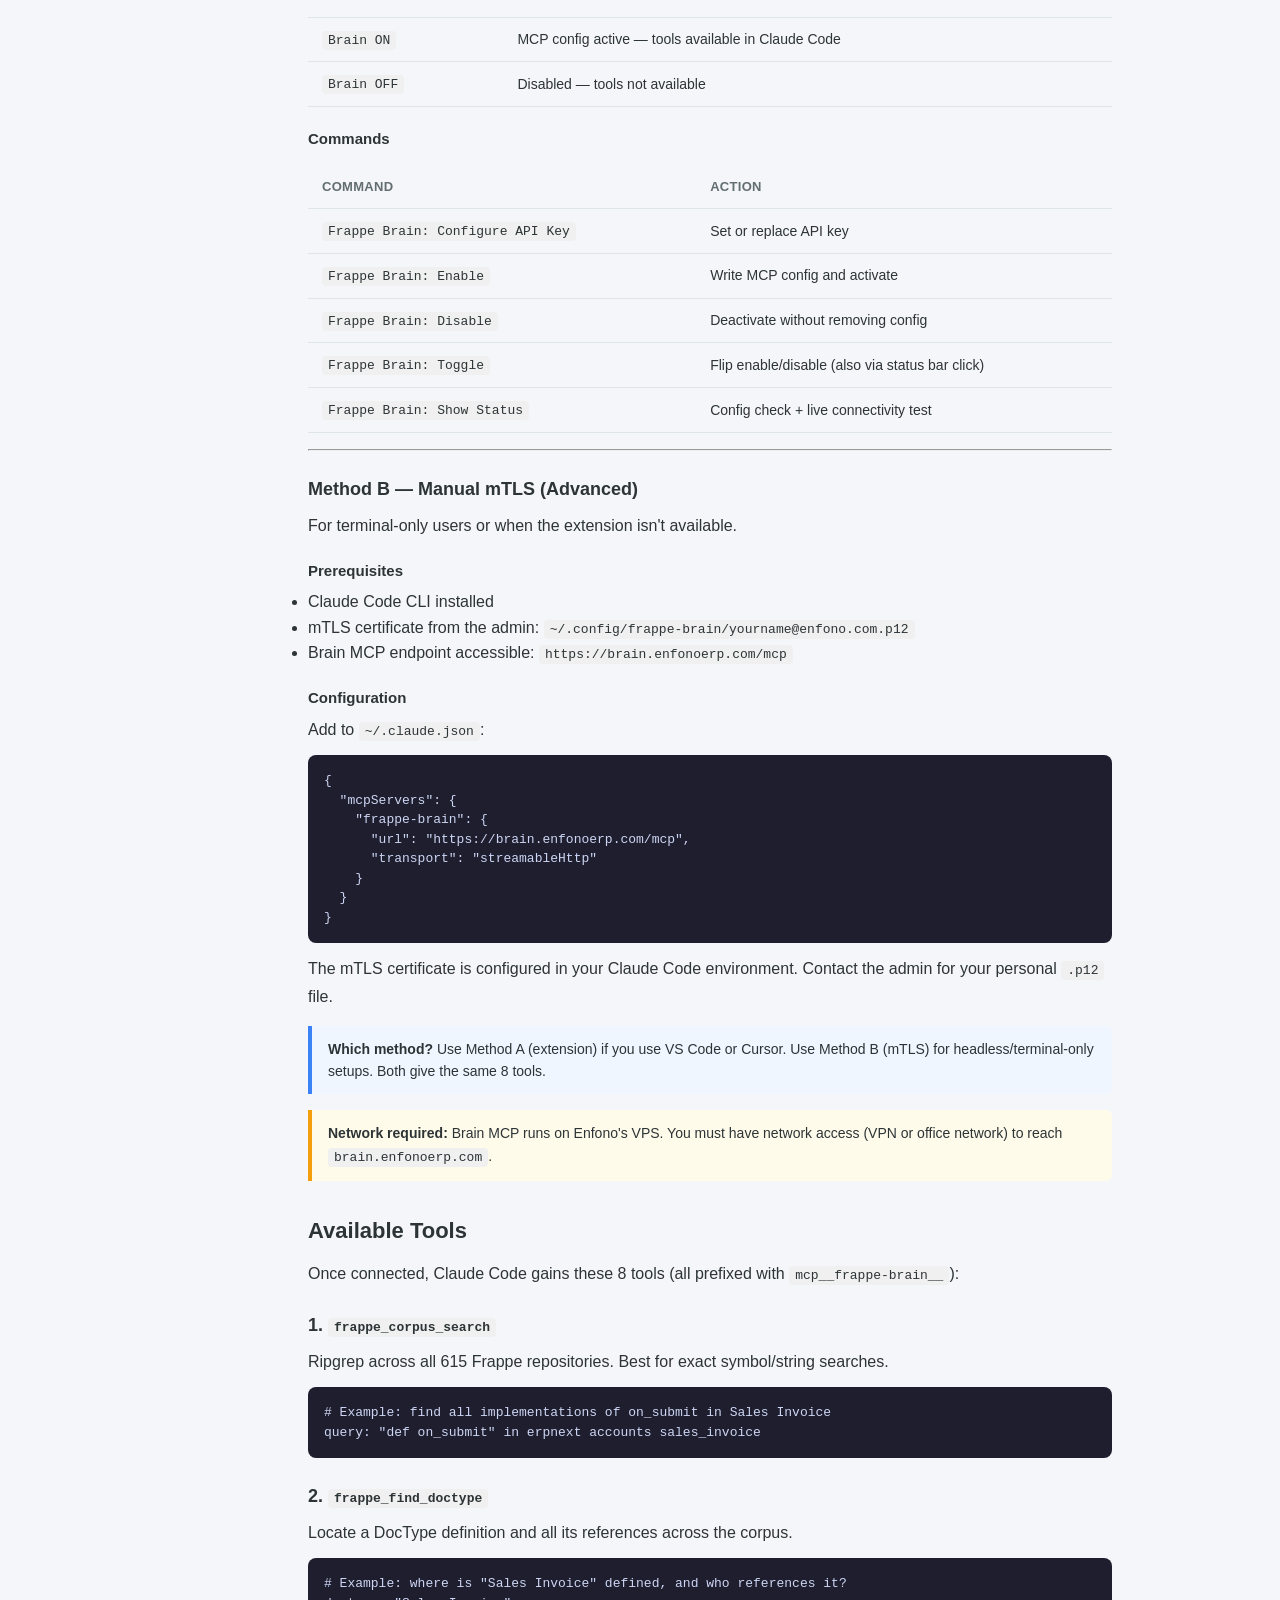
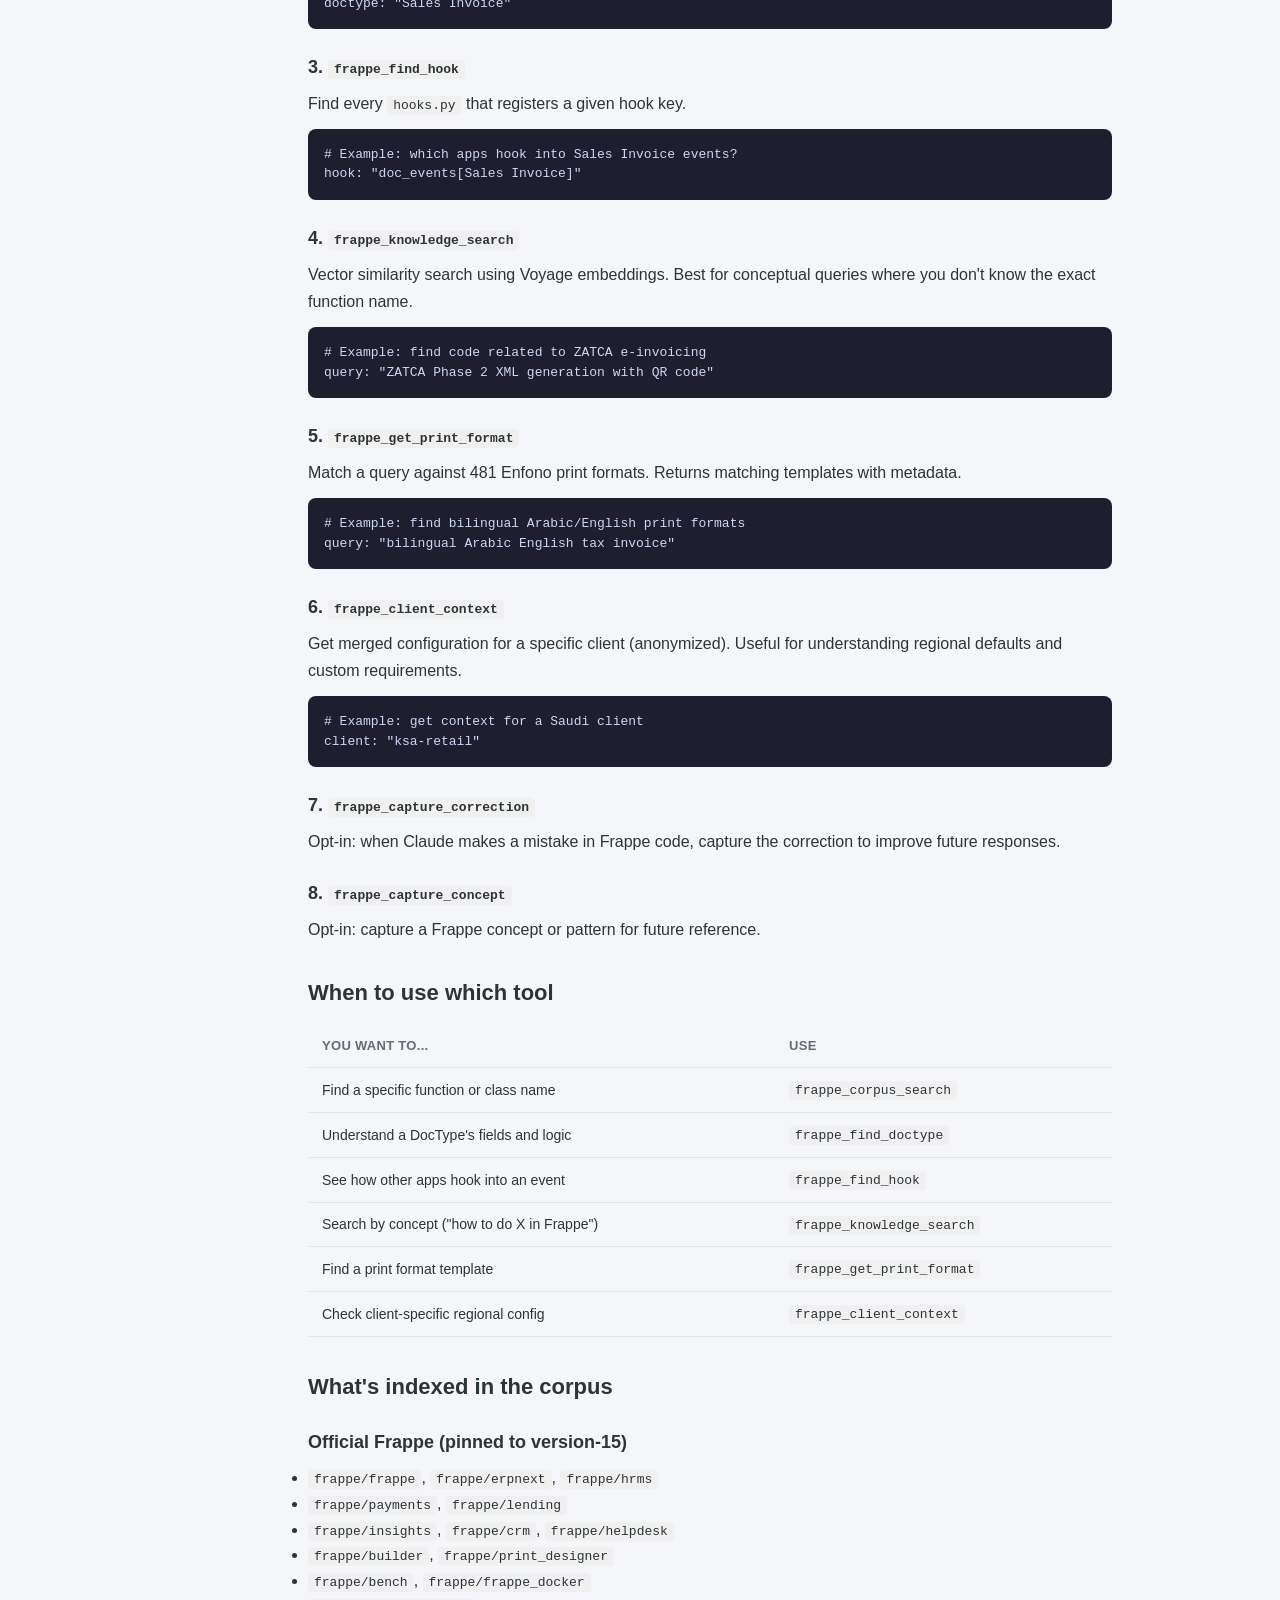
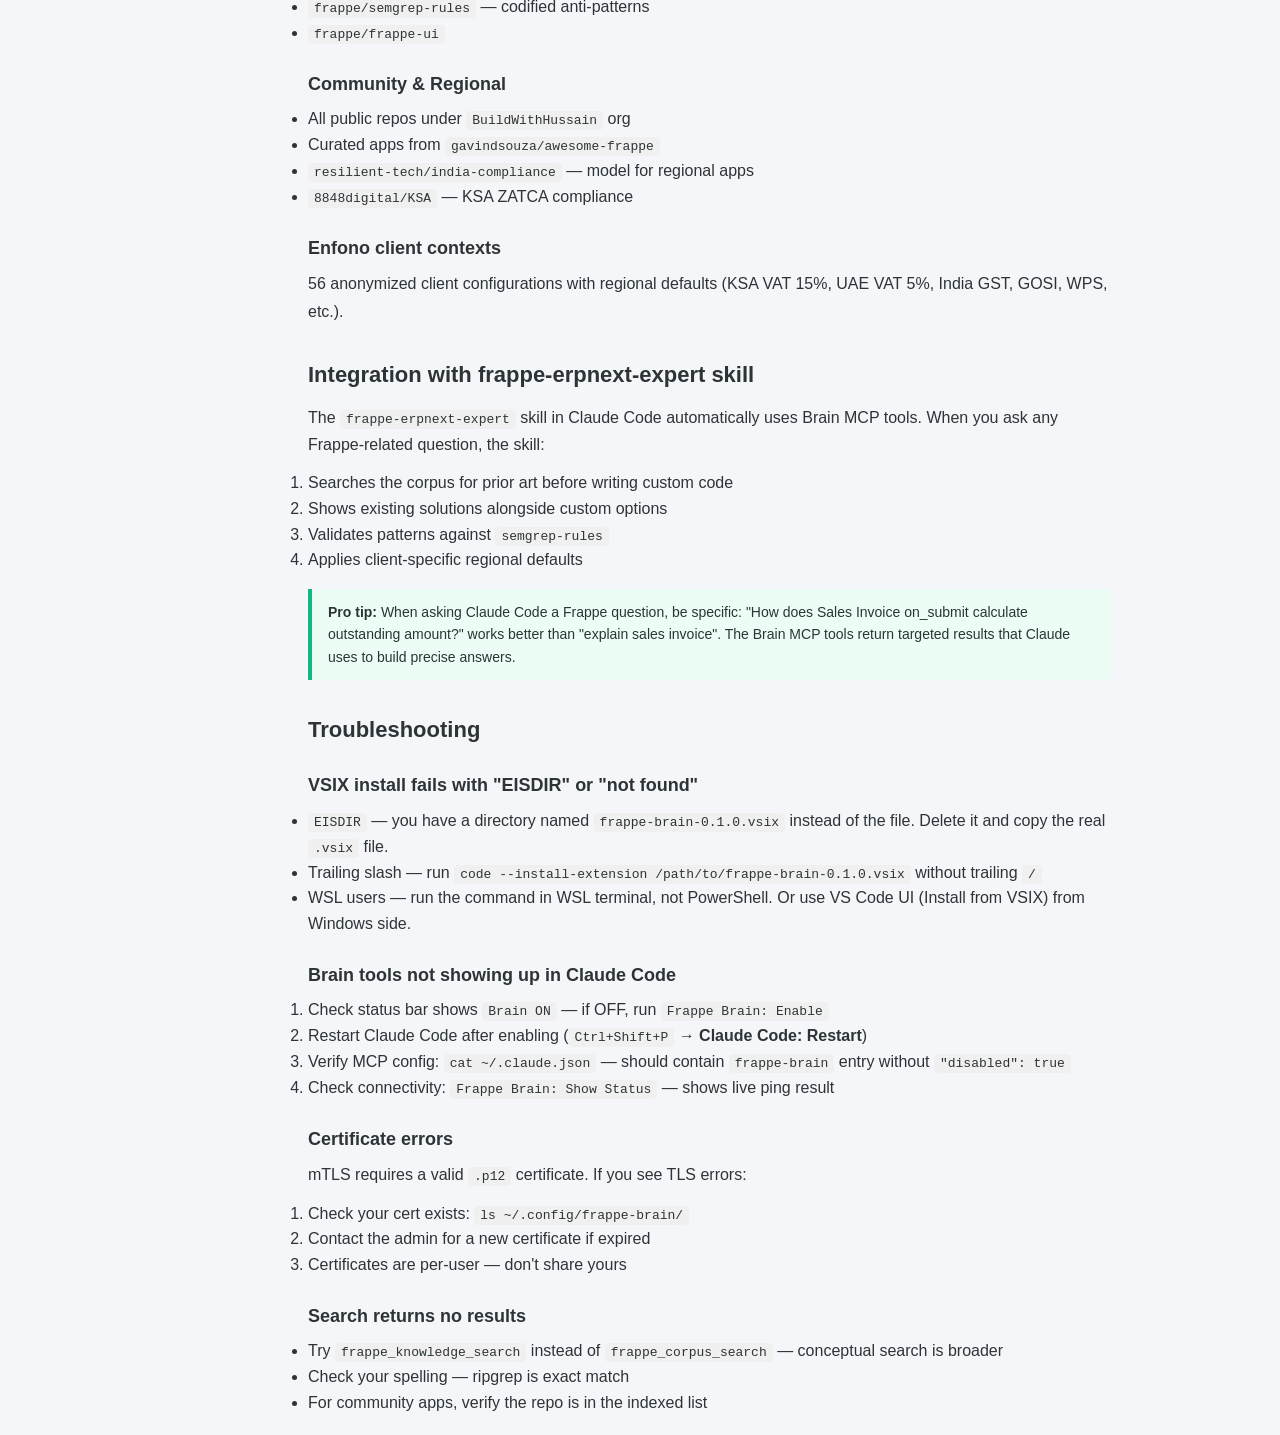
==== commit 8b514023: "Add server manager site creation do & don't guide Documents safe terminal workflows when manager err" ====
--- a/pages/brain-mcp.html
+++ b/pages/brain-mcp.html
@@ -21,6 +21,7 @@
         <li><a href="brain-mcp.html" class="nav-link active">Brain MCP</a></li>
         <li><a href="deepclaude-mixed.html" class="nav-link">DeepClaude Mixed</a></li>
         <li><a href="documentation-workflow.html" class="nav-link">Documentation Workflow</a></li>
+        <li><a href="server-manager-site-creation.html" class="nav-link">Site Creation Guide</a></li>
       </ul>
     </nav>
 
